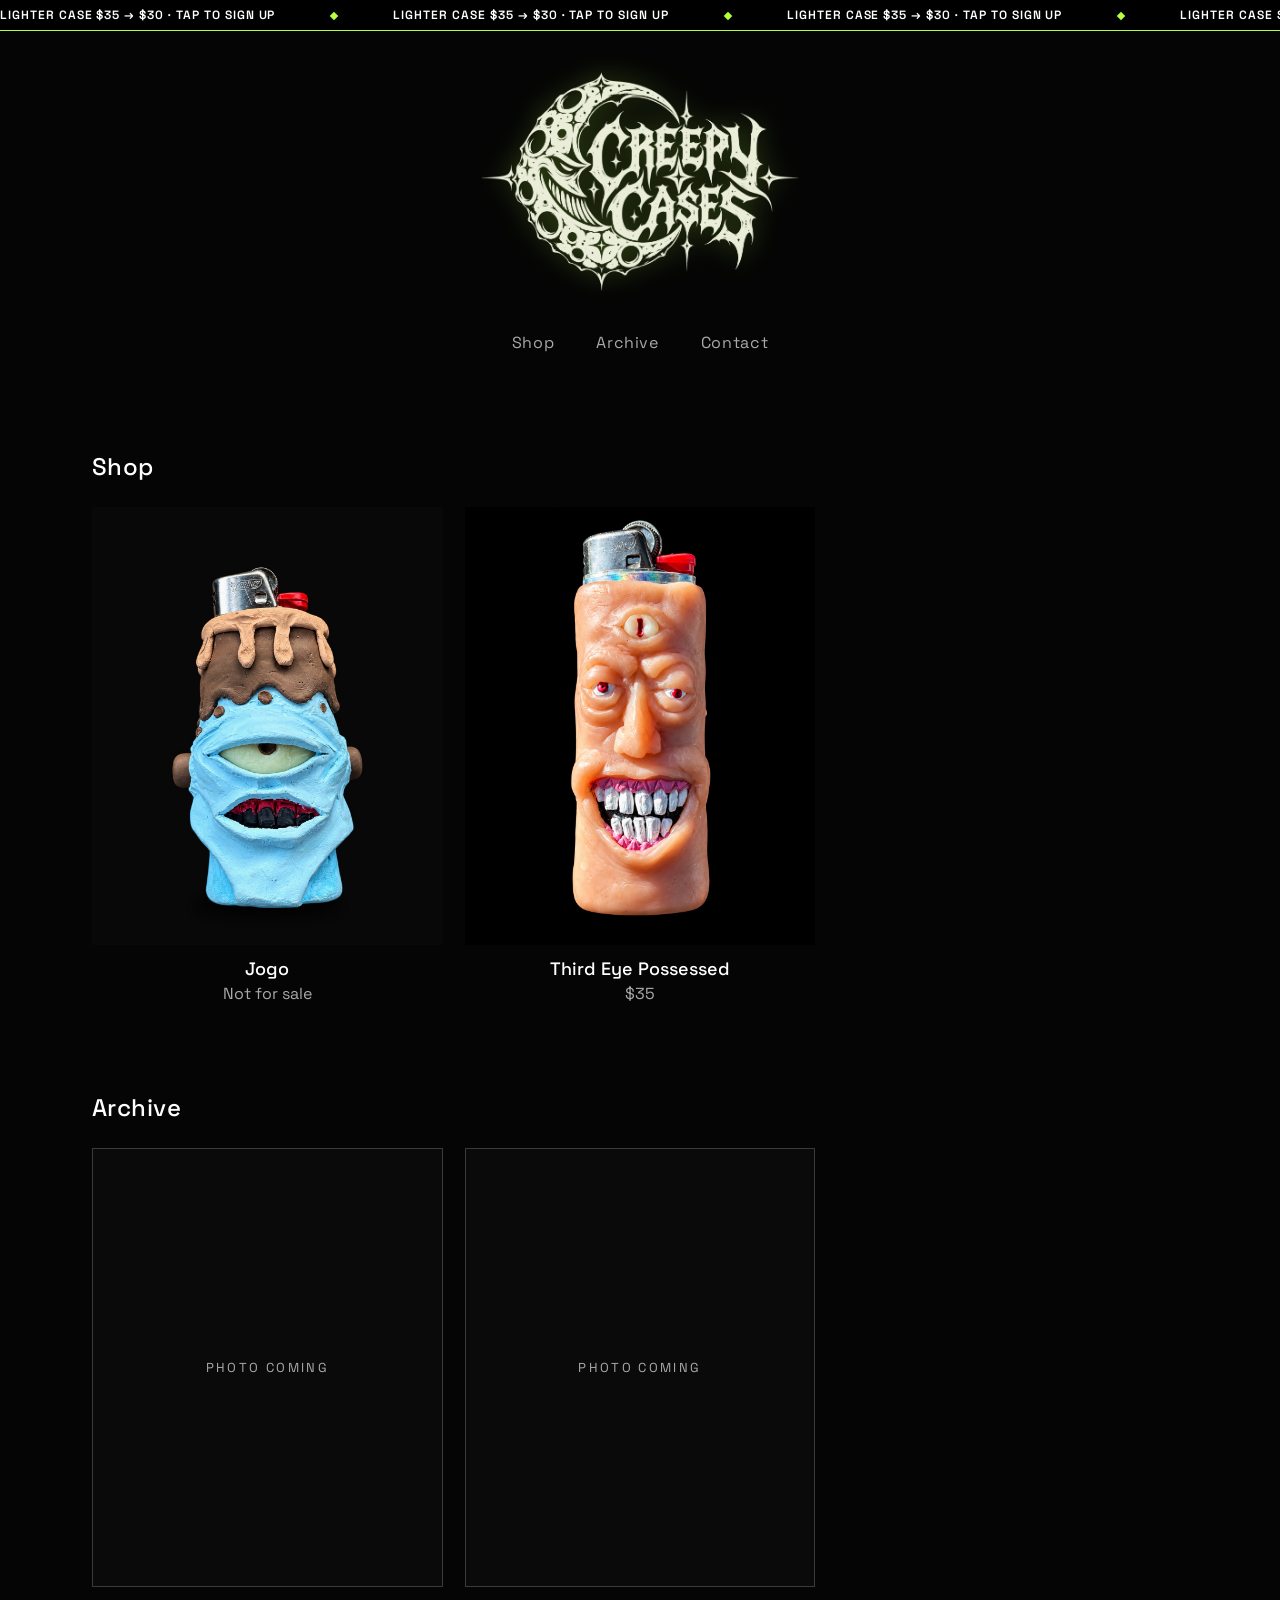
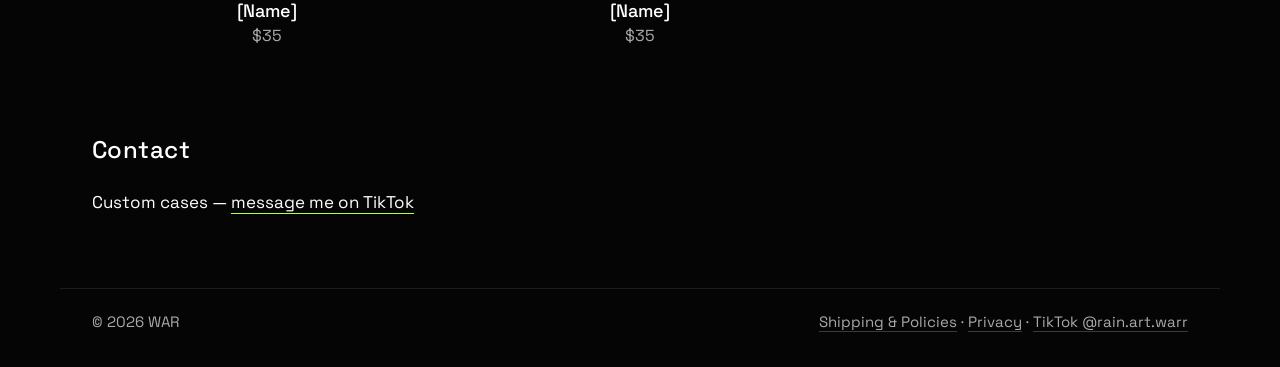
==== index.html @ 662ca3b6 "Connect Formspree form; sign-up bar live for everyone; honest success/error; v=14" ====
<!doctype html>
<!--
  ============================================================
  HOW TO EDIT  (Creepy Cases — plain HTML + CSS, no framework)
  ============================================================
  SWAP THE SHOP TILE PHOTO   Jogo's tile below is one <img>. Change its src="" to another file in
                   assets/photos/ (e.g. src="assets/photos/jogo-cutout-white.jpg") and update alt="".
  JOGO'S PRODUCT PAGE        Lives in product.html (open it and read the HOW TO EDIT note at the top): photos, description, details, reviews.
  PRODUCT 2 (THIRD EYE POSSESSED)         Its page lives in product-2.html. "Third Eye Possessed" is a PLACEHOLDER name: change the <h3> in its
                             tile below, plus the <title> and <h1> in product-2.html. Price is $35.
                   Add / remove / reorder = add, delete, or move one <li class="slide"> line.
  SWAP A PHOTO   Put your image in /assets/photos, then change the src="" to its file name.
  A PLACEHOLDER  The dark box that says PHOTO COMING is a stand-in.
                 Delete the whole <div class="ph">…</div> line and paste this in its place (use a real photo at least 1200 wide):
                 <img src="assets/photos/your-photo.jpg" alt="Describe it" width="1200" height="1500" loading="lazy">
                 (wrap it in <a href="product.html">…</a> if it should open a product page)
  CHANGE TEXT    Edit the words inside <h3> (name) and <p class="price"> (price).
  ADD A PRODUCT  Copy a whole block from "<li class="card">" to its closing "</li>"
                 and paste it right after another one inside the same <ul>.
  REMOVE ONE     Delete its <li class="card"> … </li> block.
  PILL ON PHOTO  <span class="pill">Sold out</span> — change the words, or delete the line.
  NEW SECTION    Copy a whole <section> block. Change its id and <h2>.
  COLORS / FONTS All at the very top of style.css (the :root block).
  CONTACT LINK   Search this file for tiktok.com and change it if it moves.
  ============================================================
-->
<html lang="en">
<head>
  <meta charset="utf-8">
  <meta name="viewport" content="width=device-width, initial-scale=1">
  <meta name="theme-color" content="#050505">
  <title>Creepy Cases by WAR</title>
  <meta name="description" content="Handmade clay lighter cases by WAR.">
  <link rel="icon" href="data:,">

  <!-- Fonts live in assets/fonts. Google Fonts below is only a backup if those files are missing. -->
  <link rel="preconnect" href="https://fonts.googleapis.com">
  <link rel="preconnect" href="https://fonts.gstatic.com" crossorigin>
  <link rel="stylesheet" href="https://fonts.googleapis.com/css2?family=Rock+Salt&family=Space+Grotesk:wght@400;500;600&display=swap">
  <link rel="stylesheet" href="style.css?v=14">
</head>
<body>
  <a class="skip" href="#main">Skip to products</a>

  <!-- HEADER: wordmark + 3 links -->
  <header class="site-header">
    <a class="wordmark" href="#top" id="top" aria-label="Creepy Cases — home"><img src="assets/logo.png" alt="Creepy Cases" width="1405" height="969"></a>
    <nav aria-label="Main">
      <a href="#shop">Shop</a>
      <a href="#archive">Archive</a>
      <a href="#contact">Contact</a>
    </nav>
  </header>

  <main id="main">

    <!-- ================= SHOP ================= -->
    <section id="shop" class="section" aria-labelledby="shop-h">
      <h2 id="shop-h">Shop</h2>
      <ul class="grid">

        <!-- PRODUCT 1: Jogo — taps through to product.html (the photo carousel) -->
        <li class="card">
          <a class="card-link" href="product.html" aria-label="Jogo — view photos">
            <div class="media">
              <img src="assets/photos/jogo-cutout-black.jpg" alt="Blue one-eyed clay monster lighter case with a brown clay top, studio photo on a black background" width="1200" height="1500" loading="lazy">
            </div>
            <h3>Jogo</h3>
            <p class="price">Not for sale</p>
          </a>
        </li>

        <!-- PRODUCT 2: Third Eye Possessed (PLACEHOLDER name, price $35) — taps through to product-2.html -->
        <li class="card">
          <a class="card-link" href="product-2.html" aria-label="Third Eye Possessed — view photos">
            <div class="media">
              <img src="assets/photos/p2-face-black.jpg" alt="Clay lighter case with a sculpted grinning face and three eyes, studio photo on a black background" width="1158" height="1448" loading="lazy">
            </div>
            <h3>Third Eye Possessed</h3>
            <p class="price">$35</p>
          </a>
        </li>

      </ul>
    </section>

    <!-- ================= ARCHIVE ================= -->
    <section id="archive" class="section" aria-labelledby="archive-h">
      <h2 id="archive-h">Archive</h2>
      <ul class="grid">

        <!-- PRODUCT: placeholder (past piece) -->
        <li class="card">
          <div class="media">
            <div class="ph" role="img" aria-label="Photo coming soon"><span>Photo coming</span></div>
          </div>
          <h3>[Name]</h3>
          <p class="price">$35</p>
        </li>

        <!-- PRODUCT: placeholder (past piece) -->
        <li class="card">
          <div class="media">
            <div class="ph" role="img" aria-label="Photo coming soon"><span>Photo coming</span></div>
          </div>
          <h3>[Name]</h3>
          <p class="price">$35</p>
        </li>

      </ul>
    </section>

    <!-- ================= CONTACT ================= -->
    <section id="contact" class="section contact" aria-labelledby="contact-h">
      <h2 id="contact-h">Contact</h2>
      <p>Custom cases — <a href="https://www.tiktok.com/@rain.art.warr" target="_blank" rel="noopener noreferrer">message me on TikTok</a></p>
    </section>

  </main>

  <footer class="site-footer">
    <p>© 2026 WAR</p>
    <p><a href="policies.html">Shipping &amp; Policies</a> · <a href="privacy.html">Privacy</a> · <a href="https://www.tiktok.com/@rain.art.warr" target="_blank" rel="noopener noreferrer">TikTok @rain.art.warr</a></p>
  </footer>
  <script src="analytics.js?v=14"></script>
  <script src="header.js?v=14"></script>
<script src="signup.js?v=14"></script>
</body>
</html>
---- style.css ----
/* ============================================================
   CREEPY CASES — style.css
   Edit the colors / fonts / sizes in :root first. Everything else follows.
   ============================================================ */
:root {
  /* colors */
  --bg:     #050505;   /* page background (near-black) */
  --text:   #ffffff;   /* main text */
  --muted:  #a9a9a9;   /* prices, small text */
  --line:   #3a3a3a;   /* thin borders */
  --lime:   #b6ff3c;   /* the radioactive accent — used sparingly */
  --glow:   rgba(182, 255, 60, 0.28);  /* soft glow (keep it low) */

  /* fonts: local file first, Google Fonts name second, then a safe fallback */
  --font-logo: "Rock Salt Local", "Rock Salt", "Marker Felt", cursive;
  --font-ui:   "Space Grotesk Local", "Space Grotesk", system-ui, -apple-system, "Segoe UI", sans-serif;

  /* layout */
  --gutter:    14px;     /* side space on phones (bigger on desktop below) */
  --gap:       12px;     /* space between photos */
  --row-gap:   30px;     /* space between product rows */
  --cols:      2;        /* photos per row on phones */
  --ratio:     4 / 5;    /* photo shape: 1 / 1 = square, 3 / 4 = tall */
  --max:       1160px;   /* widest the page gets */
}

@font-face {
  font-family: "Rock Salt Local";
  src: url("assets/fonts/RockSalt-Regular.ttf") format("truetype");
  font-display: swap;
}
@font-face {
  font-family: "Space Grotesk Local";
  src: url("assets/fonts/SpaceGrotesk-VariableFont_wght.ttf") format("truetype");
  font-weight: 300 700;
  font-display: swap;
}

*, *::before, *::after { box-sizing: border-box; }
html { -webkit-text-size-adjust: 100%; scroll-behavior: smooth; }
body {
  margin: 0;
  background: var(--bg);
  color: var(--text);
  font-family: var(--font-ui);
  font-size: 16px;
  line-height: 1.5;
}
img { display: block; max-width: 100%; }
ul { list-style: none; margin: 0; padding: 0; }
h1, h2, h3, p { margin: 0; }
a { color: inherit; }

/* keyboard focus — visible lime outline */
a:focus-visible {
  outline: 2px solid var(--lime);
  outline-offset: 4px;
  border-radius: 2px;
}
.skip {
  position: absolute; left: 8px; top: -60px;
  background: var(--lime); color: #000; padding: 10px 14px; z-index: 10;
}
.skip:focus { top: 8px; }

/* ---------------- HEADER ---------------- */
.site-header {
  text-align: center;
  padding: 26px var(--gutter) 0;
}
/* STICKY BAR: a small copy of the title + menu (built by header.js). Scroll down and it hides; scroll up and it slides in.
   It is fixed on top of the page and never changes size, so it can't shake the page. */
.sticky-bar {
  position: fixed; top: 0; left: 0; right: 0; z-index: 50;
  background: #050505;
  box-shadow: 0 8px 24px rgba(0, 0, 0, .55);
  text-align: center; padding: 10px var(--gutter) 8px;
  transform: translateY(-110%); visibility: hidden;
  transition: transform .35s cubic-bezier(.22, .61, .36, 1), visibility 0s linear .35s;
  will-change: transform;
}
.sticky-bar.show { transform: translateY(0); visibility: visible; transition: transform .35s cubic-bezier(.22, .61, .36, 1); }
.sticky-bar .wordmark { font-size: 1.6rem; padding: 2px 8px 4px; line-height: 1.3; text-shadow: none; }
.sticky-bar nav { display: flex; justify-content: center; gap: 6px; margin-top: 0; }
.sticky-bar nav a { padding: 6px 12px; font-size: .9375rem; letter-spacing: .04em; text-decoration: none; color: var(--muted); }
.wordmark { font-size: 1.6rem; padding: 2px 8px 4px; line-height: 1.3; }
.wordmark {
  display: inline-block;
  font-family: var(--font-logo);
  font-size: clamp(2.1rem, 10.4vw, 3.6rem);
  line-height: 1.15;
  text-transform: uppercase;
  text-decoration: none;
  letter-spacing: 0;
  padding: 4px 8px 6px;
  transform: rotate(-2deg);                      /* a little crooked on purpose */
  text-shadow: 0 0 22px var(--glow);             /* the only glow on the page header */
}
.site-header nav {
  display: flex;
  justify-content: center;
  gap: 6px;
  margin-top: 10px;
}
.site-header nav a {
  padding: 10px 14px;
  font-size: 1rem;
  letter-spacing: .04em;
  text-decoration: none;
  color: var(--muted);
}
.site-header nav a:hover { color: var(--text); text-decoration: underline; text-decoration-color: var(--lime); text-underline-offset: 6px; }

/* ---------------- SECTIONS ---------------- */
main { max-width: var(--max); margin: 0 auto; padding: 0 var(--gutter); }
.section { margin-top: 56px; scroll-margin-top: 96px; }
.section > h2 {
  font-size: 1.25rem;
  font-weight: 500;
  letter-spacing: .02em;
  margin-bottom: 16px;
}

/* ---------------- PRODUCT GRID ---------------- */
.grid {
  display: grid;
  grid-template-columns: repeat(var(--cols), minmax(0, 1fr));
  gap: var(--row-gap) var(--gap);
}
.card { text-align: center; }

.media {
  position: relative;
  aspect-ratio: var(--ratio);
  overflow: hidden;
  background: #0d0d0d;
}
.media img {
  width: 100%; height: 100%;
  object-fit: cover;
  transition: transform .5s ease, filter .5s ease;
}
.card:hover .media img { transform: scale(1.03); }
.card:hover .media { box-shadow: 0 0 26px var(--glow); }
.media { transition: box-shadow .5s ease; }

/* small label on a photo (Sold out, Work in progress, …) */
.pill {
  position: absolute; left: 8px; bottom: 8px;
  padding: 3px 10px;
  font-size: .8125rem;
  font-weight: 500;
  color: var(--lime);
  background: rgba(5, 5, 5, .82);
  border: 1px solid rgba(182, 255, 60, .55);
  border-radius: 999px;
}

/* placeholder where a real photo is missing */
.ph {
  width: 100%; height: 100%;
  display: grid; place-items: center;
  border: 1px solid var(--line);
  background: #0a0a0a;
  color: var(--muted);
  font-size: .8125rem;
  letter-spacing: .18em;
  text-transform: uppercase;
}

.card h3 {
  margin-top: 12px;
  font-size: 1.0625rem;
  font-weight: 500;
  line-height: 1.3;
}
.card:hover h3 { text-decoration: underline; text-decoration-color: var(--lime); text-underline-offset: 5px; }
.price { margin-top: 2px; color: var(--muted); font-size: 1rem; }

/* ---------------- CONTACT + FOOTER ---------------- */
.contact p { font-size: 1.0625rem; }
.contact a { text-decoration-color: var(--lime); text-underline-offset: 5px; text-decoration-thickness: 1px; }
.contact a:hover { text-shadow: 0 0 14px var(--glow); }

.site-footer {
  max-width: var(--max);
  margin: 72px auto 0;
  padding: 22px var(--gutter) 34px;
  border-top: 1px solid #1c1c1c;
  display: flex; flex-wrap: wrap; justify-content: space-between; gap: 6px 20px;
  color: var(--muted);
  font-size: .9375rem;
}
.site-footer a { text-decoration-color: var(--line); text-underline-offset: 4px; }
.site-footer a:hover { color: var(--text); }

/* ---------------- BIGGER SCREENS ---------------- */
@media (min-width: 750px) {
  :root { --cols: 3; --gutter: 32px; --gap: 22px; --row-gap: 44px; }
  .site-header { padding-top: 40px; }
  .site-header nav { gap: 14px; margin-top: 22px; }
  .section { margin-top: 84px; }
  .section > h2 { font-size: 1.5rem; margin-bottom: 22px; }
  .card h3 { font-size: 1.125rem; }
}
/* want 4 across on very wide screens? change --cols to 4 here */
@media (min-width: 1200px) {
  :root { --cols: 3; }
}

@media (prefers-reduced-motion: reduce) {
  html { scroll-behavior: auto; }
  .media img, .media { transition: none; }
  .card:hover .media img { transform: none; }
}

/* ---------------- v4 additions ---------------- */
/* "In progress" section: one small tile so the products stay the stars */
.grid-small .card { max-width: 240px; justify-self: start; }

/* ---------------- v5 additions ---------------- */
.grid-small .card { max-width: 240px; justify-self: start; }   /* (unused now, safe to delete) */
.card-link { display: block; color: inherit; text-decoration: none; }
.card-link:hover h3, .card-link:focus-visible h3 { text-decoration: underline; text-decoration-color: var(--lime); text-underline-offset: 5px; }
.card-link:focus-visible { outline: 2px solid var(--lime); outline-offset: 4px; }

/* ---------------- PRODUCT PAGE (v8) ----------------
   Phone: photo on top, info underneath.  Desktop (900px+): photos left, sticky info panel right.
   Size knobs: --stage-max = biggest the main photo is ever shown (css px). Keep it near the real
   pixel size of your photos so they are never blown up soft. */
:root { --stage-max: 640px; --panel: 400px; }

.back { display: inline-block; margin: 18px 0 12px; padding: 6px 0; color: var(--text); text-decoration: none; font-size: 1rem; }
.back:hover { text-decoration: underline; text-decoration-color: var(--lime); text-underline-offset: 5px; }

.pdp { max-width: var(--max); margin: 0 auto; padding: 0 var(--gutter); }
.pdp-top { display: grid; grid-template-columns: minmax(0, 1fr); gap: 22px; }

/* ----- gallery ----- */
.gallery { min-width: 0; }
.stage { position: relative; width: 100%; max-width: var(--stage-max); }
.slides {
  display: flex;
  overflow-x: auto;
  scroll-snap-type: x mandatory;      /* swipe = snap to one photo at a time */
  scrollbar-width: none;
  -webkit-overflow-scrolling: touch;
  overscroll-behavior-x: contain;
  background: #0d0d0d;
}
.slides::-webkit-scrollbar { display: none; }
.slide { flex: 0 0 100%; scroll-snap-align: center; scroll-snap-stop: always; aspect-ratio: 4 / 5; }
.slide img { width: 100%; height: 100%; object-fit: cover; }

/* arrows + counter (only appear when product.js runs) */
.arrow {
  display: none;
  position: absolute; top: 50%; transform: translateY(-50%);
  width: 44px; height: 44px; border-radius: 50%;
  border: 1px solid rgba(255,255,255,.35);
  background: rgba(5,5,5,.6); color: #fff;
  font-size: 1.5rem; line-height: 1; cursor: pointer;
}
.arrow:hover, .arrow:focus-visible { border-color: var(--lime); outline: none; box-shadow: 0 0 14px var(--glow); }
.arrow.prev { left: 10px; } .arrow.next { right: 10px; }
.js .arrow { display: block; }
@media (hover: none) { .js .arrow { display: none; } }   /* phones: just swipe */
.count {
  position: absolute; right: 10px; bottom: 10px;
  padding: 2px 10px; border-radius: 999px;
  background: rgba(5,5,5,.75); color: #fff; font-size: .8125rem;
  display: none;
}
.js .count { display: block; }

/* thumbnail strip (built by product.js from the photos above) */
.thumbs { display: flex; gap: 8px; margin-top: 10px; max-width: var(--stage-max); overflow-x: auto; scrollbar-width: thin; padding-bottom: 4px; }
.thumbs button {
  flex: 0 0 auto; width: 72px; padding: 0; background: #0d0d0d; cursor: pointer;
  border: 1px solid var(--line); opacity: .8; aspect-ratio: 4 / 5; overflow: hidden;
}
.thumbs button img { width: 100%; height: 100%; object-fit: cover; }
.thumbs button:hover { opacity: 1; }
.thumbs button[aria-current="true"] { opacity: 1; border-color: var(--lime); box-shadow: 0 0 10px var(--glow); }
.thumbs button:focus-visible { outline: 2px solid var(--lime); outline-offset: 2px; }

/* ----- info panel ----- */
.info h1 { font-size: 1.75rem; font-weight: 600; line-height: 1.2; }
.rating { display: inline-flex; align-items: center; gap: 8px; margin-top: 8px; color: var(--muted); font-size: .9375rem; text-decoration: none; }
.rating:hover { color: var(--text); text-decoration: underline; text-decoration-color: var(--lime); text-underline-offset: 4px; }
.stars { letter-spacing: .12em; color: var(--muted); font-size: 1.05rem; }
.info .price { margin-top: 10px; color: var(--text); font-size: 1.5rem; font-weight: 500; }
.info .signup-price { margin-top: 4px; font-size: 1rem; }
.info .signup-price a { color: var(--lime); }
.btn {
  display: block; width: 100%; margin-top: 16px; padding: 15px 18px; text-align: center;
  background: var(--lime); color: #000; font-weight: 600; font-size: 1.0625rem;
  text-decoration: none; border: 1px solid var(--lime); border-radius: 2px;
}
.btn:hover { box-shadow: 0 0 18px var(--glow); }
.btn:focus-visible { outline: 2px solid #fff; outline-offset: 3px; }
.btn.is-disabled { background: transparent; color: var(--muted); border-color: var(--line); cursor: not-allowed; pointer-events: none; }
.btn-line { background: transparent; color: var(--text); border-color: var(--muted); }
.btn-line:hover { border-color: var(--lime); }
.note-line { margin-top: 10px; color: var(--muted); font-size: .9375rem; line-height: 1.5; }
.desc { margin-top: 20px; font-size: 1.0625rem; line-height: 1.65; }
.info h2 { margin-top: 24px; font-size: 1rem; font-weight: 600; letter-spacing: .04em; text-transform: uppercase; }
.facts { margin-top: 8px; }
.facts li { position: relative; padding: 5px 0 5px 20px; line-height: 1.5; }
.facts li::before { content: ""; position: absolute; left: 2px; top: .95em; width: 6px; height: 6px; background: var(--lime); border-radius: 50%; opacity: .85; }
.acc { margin-top: 24px; border-top: 1px solid var(--line); border-bottom: 1px solid var(--line); }
.acc summary { cursor: pointer; padding: 14px 0; font-weight: 600; list-style: none; display: flex; justify-content: space-between; }
.acc summary::-webkit-details-marker { display: none; }
.acc summary::after { content: "+"; color: var(--lime); font-size: 1.25rem; line-height: 1; }
.acc[open] summary::after { content: "–"; }
.acc summary:focus-visible { outline: 2px solid var(--lime); outline-offset: 2px; }
.acc p { padding-bottom: 14px; line-height: 1.6; color: #d8d8d8; }
.acc p + p { margin-top: -4px; }
.acc a { text-decoration-color: var(--lime); text-underline-offset: 4px; }
.byhand { margin-top: 18px; padding: 14px 16px; border: 1px solid var(--line); line-height: 1.55; font-size: .9375rem; color: #d8d8d8; }
.byhand strong { color: var(--text); font-family: var(--font-logo); font-weight: 400; font-size: 1rem; }

/* ----- reviews + related ----- */
.below { margin-top: 56px; }
.below h2 { font-size: 1.25rem; font-weight: 500; }
.reviews-head { display: flex; flex-wrap: wrap; align-items: center; justify-content: space-between; gap: 12px 24px; padding-bottom: 16px; border-bottom: 1px solid var(--line); }
.reviews-head .sum { display: flex; align-items: center; gap: 12px; margin-top: 6px; color: var(--muted); }
.reviews-head .btn { width: auto; margin: 0; padding: 11px 20px; }
.review-list { display: grid; grid-template-columns: minmax(0, 1fr); gap: 14px; margin-top: 18px; }
.review { padding: 16px; border: 1px dashed #4a4a4a; background: #0b0b0b; }
.sample-tag { display: inline-block; margin-bottom: 8px; padding: 2px 8px; border: 1px solid rgba(182,255,60,.55); border-radius: 999px; color: var(--lime); font-size: .75rem; letter-spacing: .06em; text-transform: uppercase; }
.review .stars { display: block; }
.review h3 { margin-top: 4px; font-size: 1rem; font-weight: 600; }
.review p { margin-top: 6px; color: #cfcfcf; line-height: 1.55; }
.review .who { margin-top: 10px; font-size: .875rem; color: var(--muted); }
.related { max-width: 240px; }
.related-more { display: inline-block; margin-top: 18px; text-decoration-color: var(--lime); text-underline-offset: 5px; }

/* ----- desktop: two columns, sticky info panel ----- */
@media (min-width: 900px) {
  .pdp-top { grid-template-columns: minmax(0, 1fr) minmax(320px, var(--panel)); gap: 56px; align-items: start; }
  .info { position: sticky; top: 84px; }
  .thumbs { flex-wrap: wrap; overflow: visible; }
  .thumbs button { width: 72px; }
  .review-list { grid-template-columns: repeat(3, minmax(0, 1fr)); }
}

/* ---------------- POLICIES PAGE ---------------- */
.policies { max-width: 640px; margin: 0 auto; }
.policies h3 { margin-top: 28px; font-size: 1.125rem; }
.policies p { margin-top: 8px; font-size: 1.0625rem; line-height: 1.6; color: var(--text); }
.policies a { text-decoration-color: var(--lime); text-underline-offset: 5px; }

/* ---------------- ANNOUNCEMENT BAR + SIGN-UP FORM (signup.js) ---------------- */
.announce {
  display: block; box-sizing: border-box; width: 100%; height: 31px; padding: 0; margin: 0; overflow: hidden; position: relative; z-index: 1;
  background: #000; color: var(--text); border: 0; border-bottom: 1px solid var(--lime); cursor: pointer;
  -webkit-tap-highlight-color: transparent; -webkit-user-select: none; user-select: none; touch-action: manipulation;
  font: inherit; font-size: .75rem; font-weight: 600; letter-spacing: .08em; line-height: 30px; text-align: left; white-space: nowrap;
}
.announce:focus-visible { outline: 2px solid var(--lime); outline-offset: -2px; }
.ab-track { display: inline-flex; width: -webkit-max-content; width: max-content; -webkit-animation: ab-scroll 40s linear infinite; animation: ab-scroll 40s linear infinite; will-change: transform; }
.ab-group { display: inline-flex; flex: none; }
.ab-item { flex: none; padding-right: 56px; }
.ab-item::after { content: ""; display: inline-block; width: 6px; height: 6px; margin-left: 56px; background: var(--lime); transform: rotate(45deg); vertical-align: middle; }
.announce:hover .ab-track { animation-play-state: paused; }
.announce:focus-visible .ab-track { animation-play-state: paused; }
@-webkit-keyframes ab-scroll { from { -webkit-transform: translateX(0); } to { -webkit-transform: translateX(-50%); } }
@keyframes ab-scroll { from { transform: translateX(0); } to { transform: translateX(-50%); } }
@media (prefers-reduced-motion: reduce) {
  .announce { text-align: center; }
  .ab-track { animation: none; width: auto; display: block; }
  .ab-group:nth-child(2), .ab-item:nth-child(n+2) { display: none; }
  .ab-group { display: inline; }
  .ab-item { padding: 0; }
  .ab-item::after { display: none; }
}
html.su-lock { overflow: hidden; }
.su-preview { position: fixed; left: 8px; bottom: 8px; z-index: 90; max-width: calc(100% - 16px); padding: 7px 10px; background: var(--lime); color: #000; border: 0; font: inherit; font-size: .6875rem; font-weight: 700; letter-spacing: .04em; text-align: left; cursor: pointer; }
.su-overlay {
  position: fixed; top: 0; right: 0; bottom: 0; left: 0; z-index: 100; display: flex; align-items: center; justify-content: center;
  padding: 16px; background: rgba(0, 0, 0, .78); opacity: 0; transition: opacity .25s ease;
}
.su-overlay[hidden] { display: none; }
.su-overlay.on { opacity: 1; }
@media (max-width: 600px) { .su-overlay { align-items: flex-start; padding-top: 44px; -webkit-overflow-scrolling: touch; } }
.su-box {
  position: relative; width: 100%; max-width: 380px; max-height: 100%; overflow-y: auto;
  background: #0a0a0a; border: 1px solid #2a2a2a; border-top: 2px solid var(--lime); padding: 22px 20px 16px;
  transform: translateY(14px); transition: transform .3s cubic-bezier(.22, .61, .36, 1);
  box-shadow: 0 20px 60px rgba(0, 0, 0, .7);
}
.su-overlay.on .su-box { transform: none; }
.su-x { position: absolute; top: 2px; right: 4px; width: 44px; height: 44px; background: none; border: 0; color: var(--muted); font-size: 1.75rem; line-height: 1; cursor: pointer; }
.su-x:hover { color: var(--text); }
.su-box h2 { margin: 0 40px 6px 0; font-size: 1.25rem; }
.su-text { margin: 0 0 6px; color: var(--muted); font-size: .9rem; line-height: 1.45; }
.su-form label { display: block; margin: 10px 0 4px; font-size: .875rem; }
.su-form label span { color: var(--muted); }
.su-form input[type=email], .su-form input[type=tel] {
  width: 100%; padding: 11px 12px; background: #000; color: var(--text); border: 1px solid var(--line);
  font: inherit; font-size: 16px; border-radius: 0;
}
.su-form input:focus { outline: 2px solid var(--lime); outline-offset: 1px; border-color: var(--lime); }
.su-form .su-consent { display: flex; gap: 10px; align-items: flex-start; font-size: .8125rem; color: var(--muted); line-height: 1.4; margin-top: 10px; }
.su-consent input { margin-top: 3px; width: 18px; height: 18px; flex: none; accent-color: var(--lime); }
.su-hp { position: absolute; left: -9999px; width: 1px; height: 1px; opacity: 0; }
.su-err { margin: 8px 0 0; color: #ff8a8a; font-size: .875rem; }
.su-go { width: 100%; margin-top: 12px; cursor: pointer; }
.su-go:disabled { opacity: .6; cursor: wait; }
.su-priv { margin: 8px 0 0; color: var(--muted); font-size: .75rem; text-align: center; }
.su-priv a { color: var(--muted); text-decoration-color: var(--lime); }
.su-done { margin: 12px 0 8px; font-size: 1rem; }
@media (prefers-reduced-motion: reduce) { .su-overlay, .su-box { transition: none; } }

/* ---------------- LOGO IMAGE (assets/logo.png) ---------------- */
.wordmark { transform: none; text-shadow: none; padding: 0; line-height: 0; }
.wordmark img { display: block; width: clamp(190px, 56vw, 300px); height: auto; filter: drop-shadow(0 0 14px var(--glow)); }
.sticky-bar .wordmark { padding: 0; line-height: 0; }
.sticky-bar .wordmark img { width: auto; height: 60px; filter: none; }
@media (min-width: 800px) { .wordmark img { width: 320px; } }

/* v10: slim always-visible top bar (logo left, menu right) once you scroll past the big title */
.sticky-bar { display: flex; align-items: center; justify-content: space-between; padding: 6px var(--gutter); text-align: left; }
.sticky-bar .wordmark img { height: 44px; }
.sticky-bar nav { gap: 0; }
.sticky-bar nav a { padding: 8px 9px; font-size: .875rem; }
@media (min-width: 800px) { .sticky-bar { padding: 8px 32px; } .sticky-bar .wordmark img { height: 52px; width: auto; } .sticky-bar nav a { padding: 8px 14px; font-size: .9375rem; } }
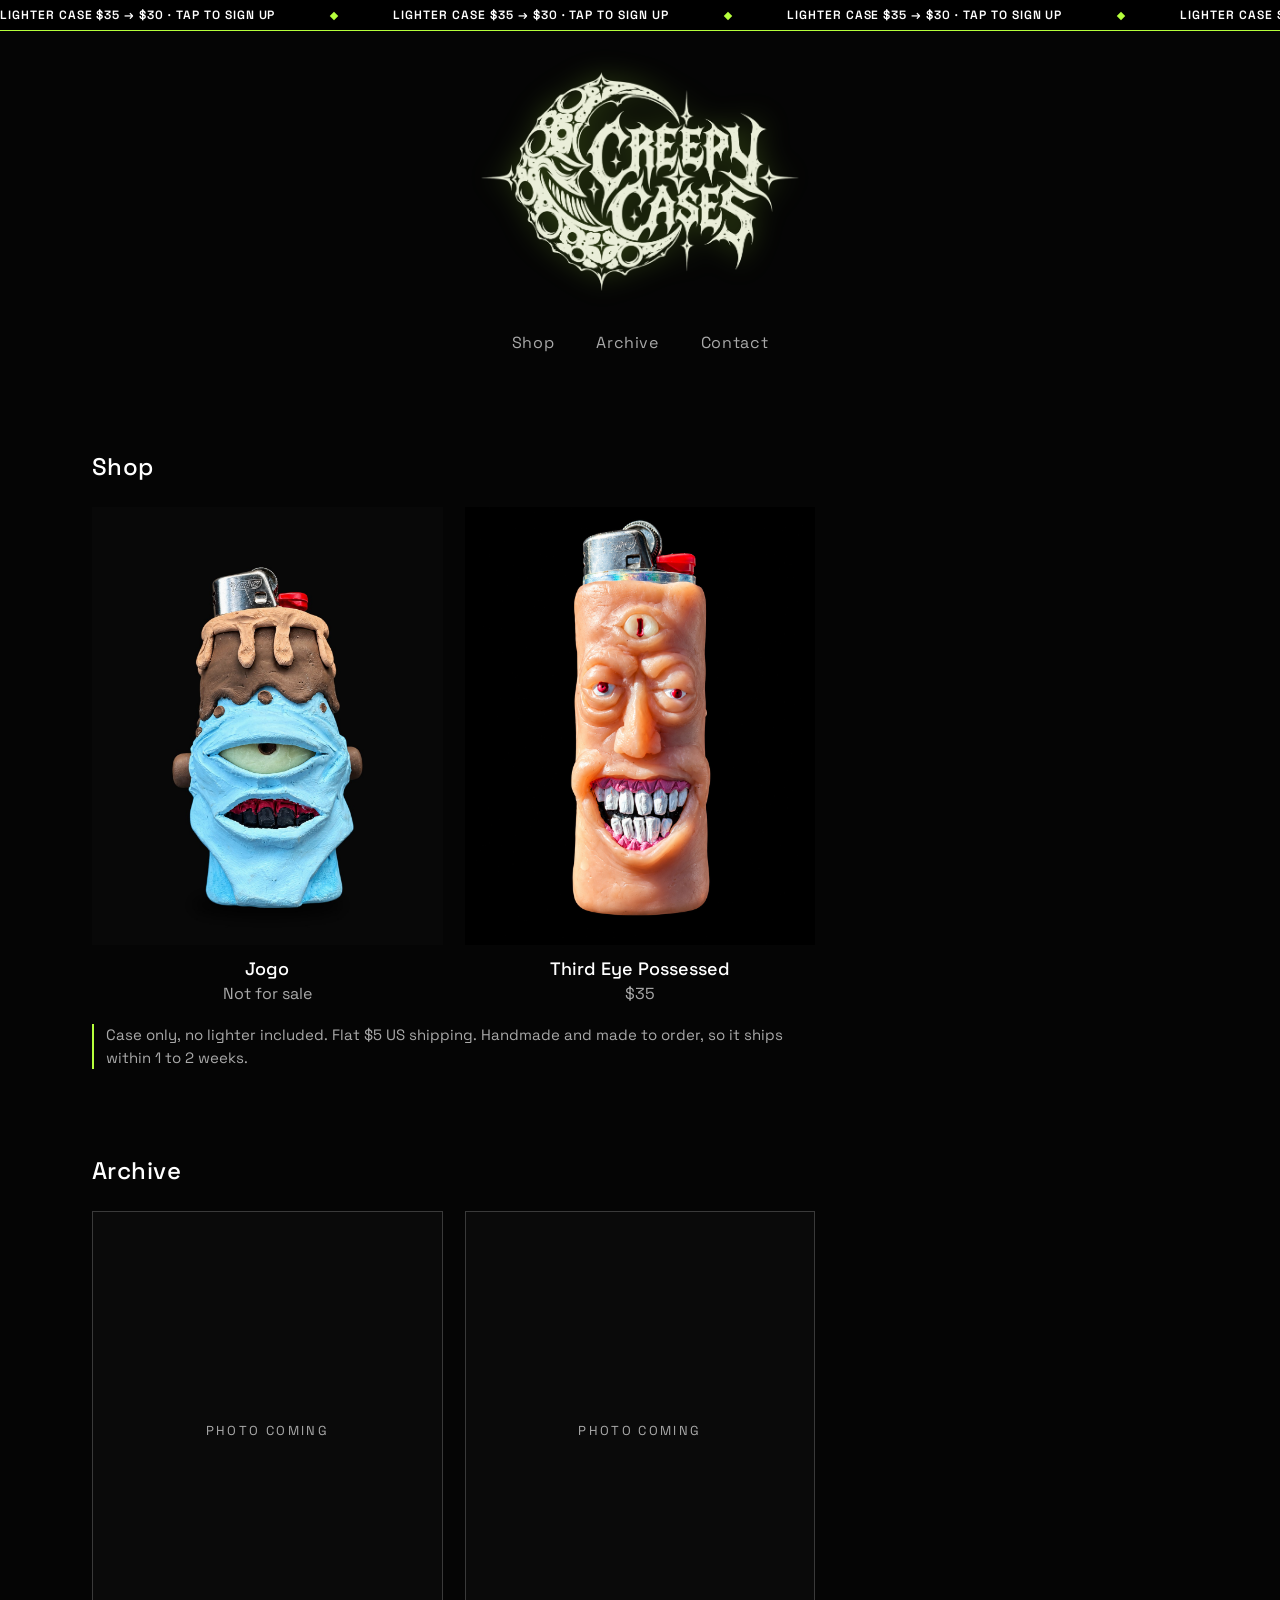
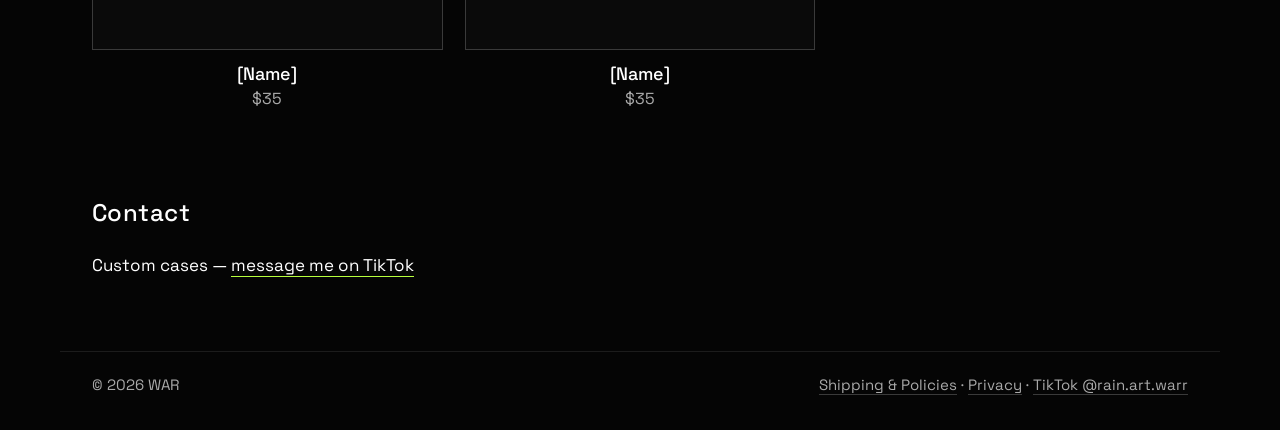
==== commit 10b79c7f: "Remove sample reviews; add case-only/$5 shipping/1-2 weeks note; v=15" ====
--- a/index.html
+++ b/index.html
@@ -5,7 +5,7 @@
   ============================================================
   SWAP THE SHOP TILE PHOTO   Jogo's tile below is one <img>. Change its src="" to another file in
                    assets/photos/ (e.g. src="assets/photos/jogo-cutout-white.jpg") and update alt="".
-  JOGO'S PRODUCT PAGE        Lives in product.html (open it and read the HOW TO EDIT note at the top): photos, description, details, reviews.
+  JOGO'S PRODUCT PAGE        Lives in product.html (open it and read the HOW TO EDIT note at the top): photos, description, details.
   PRODUCT 2 (THIRD EYE POSSESSED)         Its page lives in product-2.html. "Third Eye Possessed" is a PLACEHOLDER name: change the <h3> in its
                              tile below, plus the <title> and <h1> in product-2.html. Price is $35.
                    Add / remove / reorder = add, delete, or move one <li class="slide"> line.
@@ -37,7 +37,7 @@
   <link rel="preconnect" href="https://fonts.googleapis.com">
   <link rel="preconnect" href="https://fonts.gstatic.com" crossorigin>
   <link rel="stylesheet" href="https://fonts.googleapis.com/css2?family=Rock+Salt&family=Space+Grotesk:wght@400;500;600&display=swap">
-  <link rel="stylesheet" href="style.css?v=14">
+  <link rel="stylesheet" href="style.css?v=15">
 </head>
 <body>
   <a class="skip" href="#main">Skip to products</a>
@@ -82,6 +82,7 @@
         </li>
 
       </ul>
+      <p class="note-line ship-note">Case only, no lighter included. Flat $5 US shipping. Handmade and made to order, so it ships within 1 to 2 weeks.</p>
     </section>
 
     <!-- ================= ARCHIVE ================= -->
@@ -122,8 +123,8 @@
     <p>© 2026 WAR</p>
     <p><a href="policies.html">Shipping &amp; Policies</a> · <a href="privacy.html">Privacy</a> · <a href="https://www.tiktok.com/@rain.art.warr" target="_blank" rel="noopener noreferrer">TikTok @rain.art.warr</a></p>
   </footer>
-  <script src="analytics.js?v=14"></script>
-  <script src="header.js?v=14"></script>
-<script src="signup.js?v=14"></script>
+  <script src="analytics.js?v=15"></script>
+  <script src="header.js?v=15"></script>
+<script src="signup.js?v=15"></script>
 </body>
 </html>
--- a/style.css
+++ b/style.css
@@ -303,6 +303,8 @@
 .btn-line { background: transparent; color: var(--text); border-color: var(--muted); }
 .btn-line:hover { border-color: var(--lime); }
 .note-line { margin-top: 10px; color: var(--muted); font-size: .9375rem; line-height: 1.5; }
+.ship-note { padding-left: 12px; border-left: 2px solid var(--lime); }
+#shop > .ship-note { margin-top: 18px; max-width: 46rem; }
 .desc { margin-top: 20px; font-size: 1.0625rem; line-height: 1.65; }
 .info h2 { margin-top: 24px; font-size: 1rem; font-weight: 600; letter-spacing: .04em; text-transform: uppercase; }
 .facts { margin-top: 8px; }
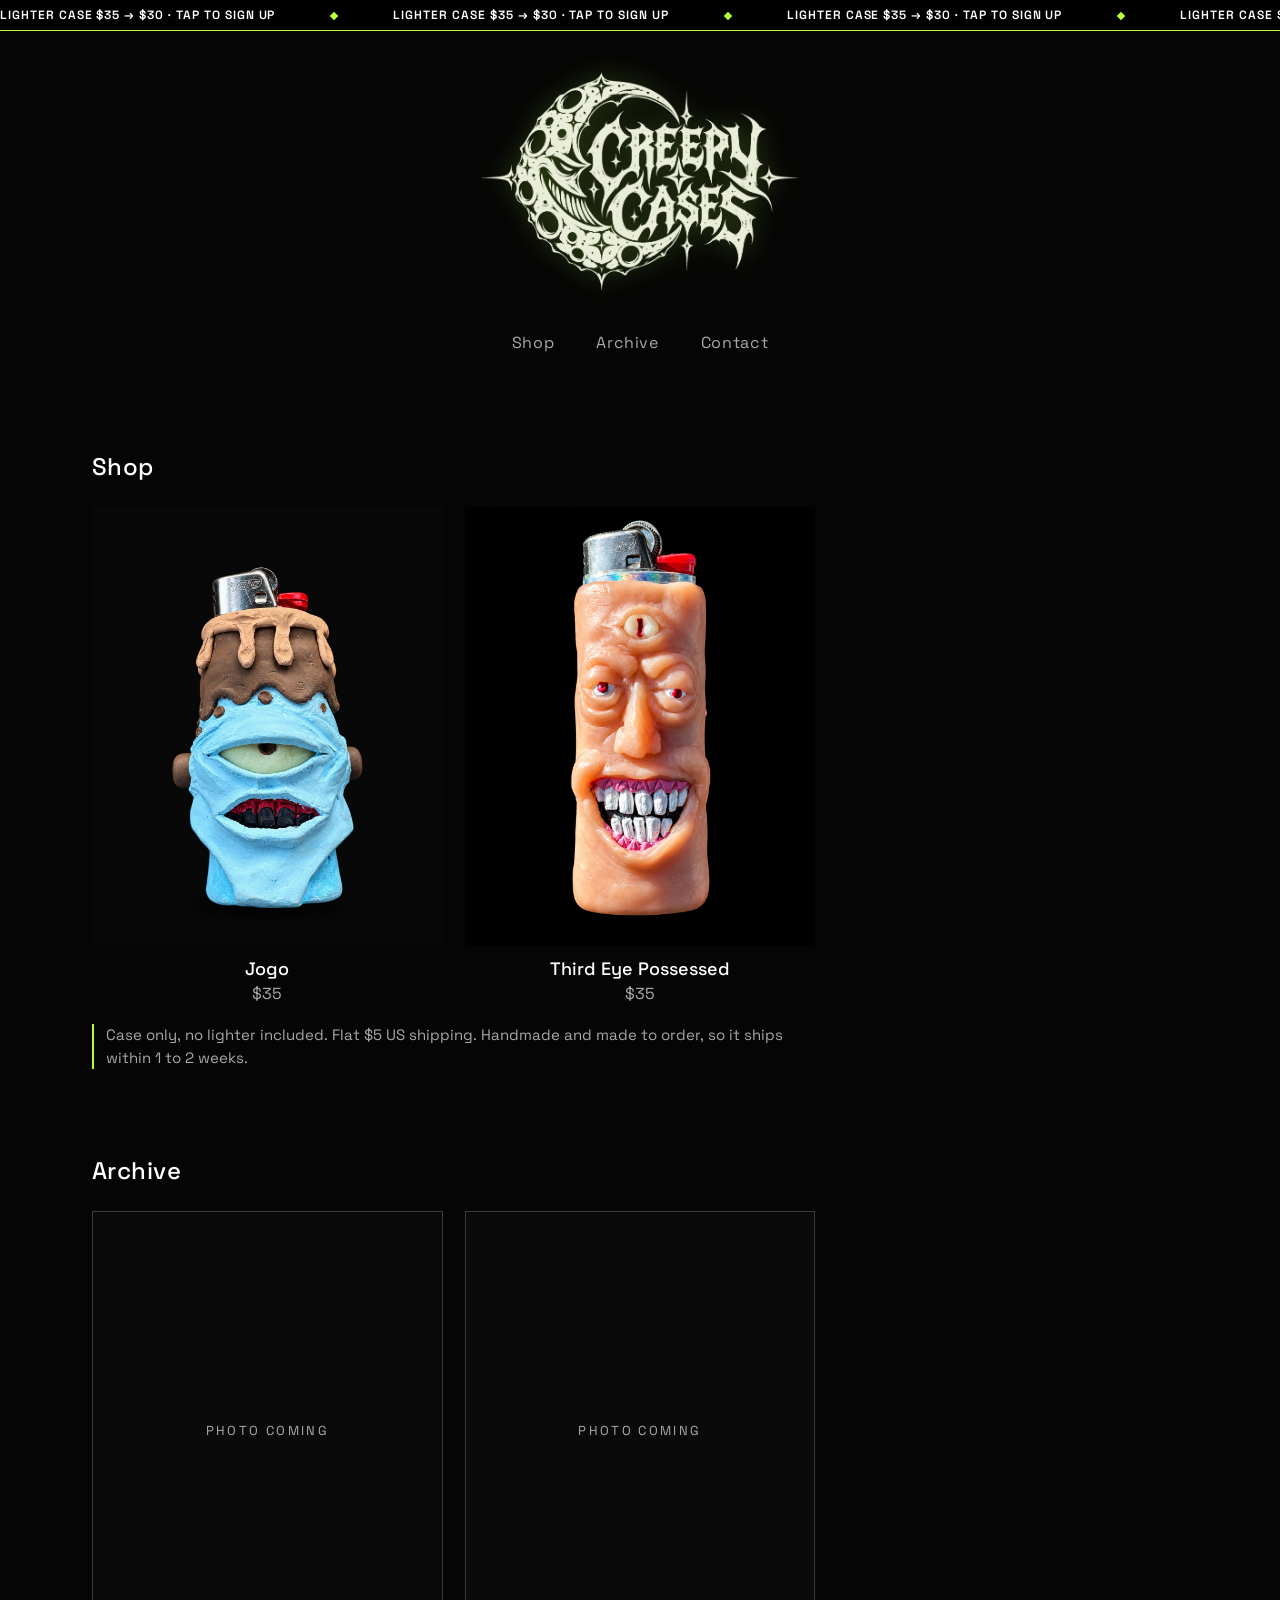
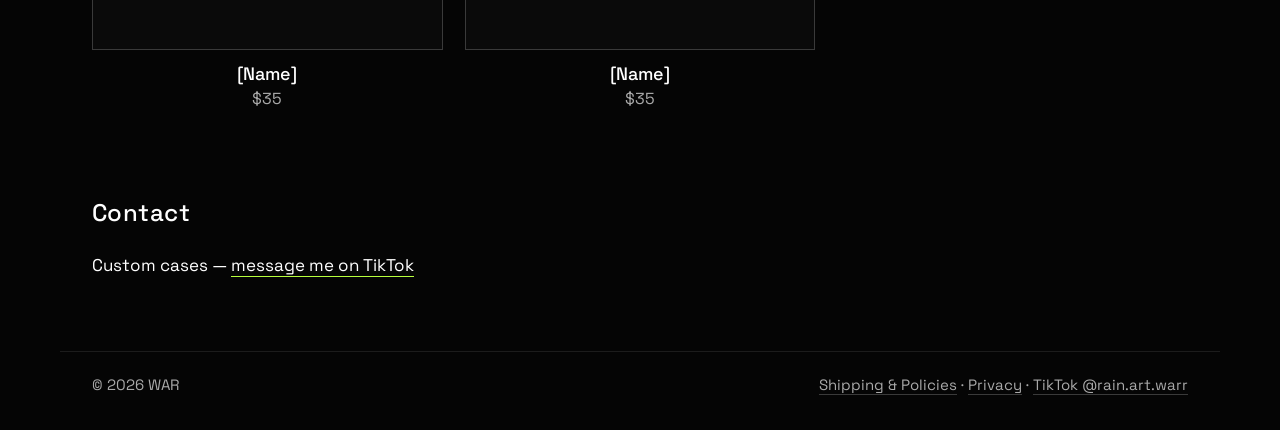
==== commit 2d99b9a1: "Jogo priced $35 like every case; same button and shipping note; v=16" ====
--- a/index.html
+++ b/index.html
@@ -37,7 +37,7 @@
   <link rel="preconnect" href="https://fonts.googleapis.com">
   <link rel="preconnect" href="https://fonts.gstatic.com" crossorigin>
   <link rel="stylesheet" href="https://fonts.googleapis.com/css2?family=Rock+Salt&family=Space+Grotesk:wght@400;500;600&display=swap">
-  <link rel="stylesheet" href="style.css?v=15">
+  <link rel="stylesheet" href="style.css?v=16">
 </head>
 <body>
   <a class="skip" href="#main">Skip to products</a>
@@ -66,7 +66,7 @@
               <img src="assets/photos/jogo-cutout-black.jpg" alt="Blue one-eyed clay monster lighter case with a brown clay top, studio photo on a black background" width="1200" height="1500" loading="lazy">
             </div>
             <h3>Jogo</h3>
-            <p class="price">Not for sale</p>
+            <p class="price">$35</p>
           </a>
         </li>
 
@@ -123,8 +123,8 @@
     <p>© 2026 WAR</p>
     <p><a href="policies.html">Shipping &amp; Policies</a> · <a href="privacy.html">Privacy</a> · <a href="https://www.tiktok.com/@rain.art.warr" target="_blank" rel="noopener noreferrer">TikTok @rain.art.warr</a></p>
   </footer>
-  <script src="analytics.js?v=15"></script>
-  <script src="header.js?v=15"></script>
-<script src="signup.js?v=15"></script>
+  <script src="analytics.js?v=16"></script>
+  <script src="header.js?v=16"></script>
+<script src="signup.js?v=16"></script>
 </body>
 </html>
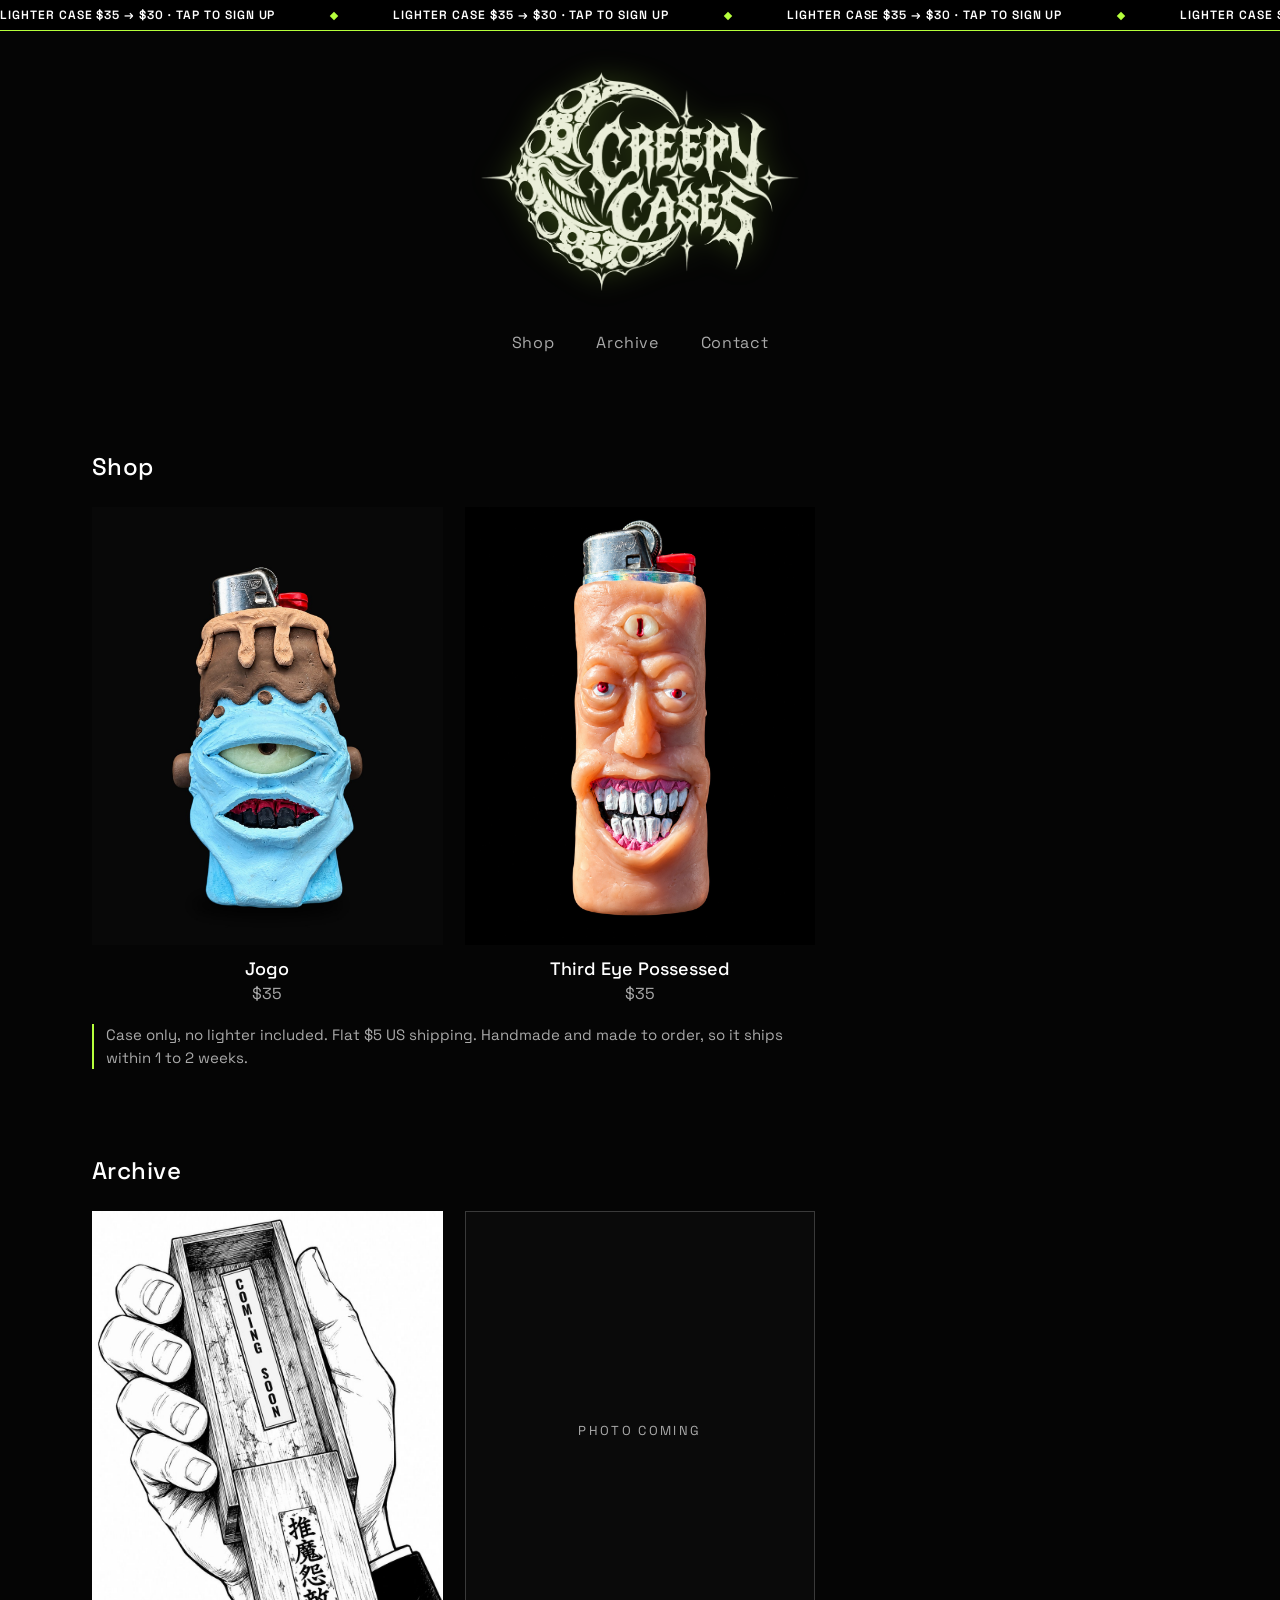
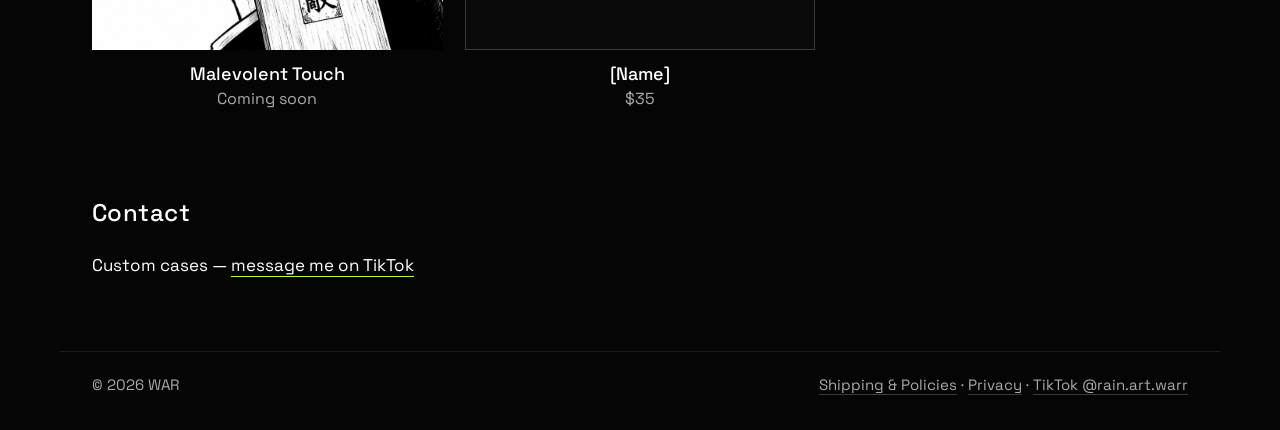
==== commit f36c324b: "Add Malevolent Touch coming-soon tile with teaser image; v=19" ====
--- a/index.html
+++ b/index.html
@@ -37,7 +37,7 @@
   <link rel="preconnect" href="https://fonts.googleapis.com">
   <link rel="preconnect" href="https://fonts.gstatic.com" crossorigin>
   <link rel="stylesheet" href="https://fonts.googleapis.com/css2?family=Rock+Salt&family=Space+Grotesk:wght@400;500;600&display=swap">
-  <link rel="stylesheet" href="style.css?v=16">
+  <link rel="stylesheet" href="style.css?v=19">
 </head>
 <body>
   <a class="skip" href="#main">Skip to products</a>
@@ -90,13 +90,13 @@
       <h2 id="archive-h">Archive</h2>
       <ul class="grid">
 
-        <!-- PRODUCT: placeholder (past piece) -->
+        <!-- COMING SOON: Malevolent Touch (teaser image; no price until it drops) -->
         <li class="card">
           <div class="media">
-            <div class="ph" role="img" aria-label="Photo coming soon"><span>Photo coming</span></div>
+            <img class="teaser-img" src="assets/photos/teaser-empty-box.jpg" alt="An open, empty talisman box." width="900" height="1350" loading="lazy">
           </div>
-          <h3>[Name]</h3>
-          <p class="price">$35</p>
+          <h3>Malevolent Touch</h3>
+          <p class="price">Coming soon</p>
         </li>
 
         <!-- PRODUCT: placeholder (past piece) -->
@@ -123,8 +123,8 @@
     <p>© 2026 WAR</p>
     <p><a href="policies.html">Shipping &amp; Policies</a> · <a href="privacy.html">Privacy</a> · <a href="https://www.tiktok.com/@rain.art.warr" target="_blank" rel="noopener noreferrer">TikTok @rain.art.warr</a></p>
   </footer>
-  <script src="analytics.js?v=16"></script>
-  <script src="header.js?v=16"></script>
-<script src="signup.js?v=16"></script>
+  <script src="analytics.js?v=19"></script>
+  <script src="header.js?v=19"></script>
+<script src="signup.js?v=19"></script>
 </body>
 </html>
--- a/style.css
+++ b/style.css
@@ -428,3 +428,6 @@
 .sticky-bar nav { gap: 0; }
 .sticky-bar nav a { padding: 8px 9px; font-size: .875rem; }
 @media (min-width: 800px) { .sticky-bar { padding: 8px 32px; } .sticky-bar .wordmark img { height: 52px; width: auto; } .sticky-bar nav a { padding: 8px 14px; font-size: .9375rem; } }
+
+/* ---------------- Coming Soon teaser tile ---------------- */
+.media .teaser-img { object-position: 50% 15%; }
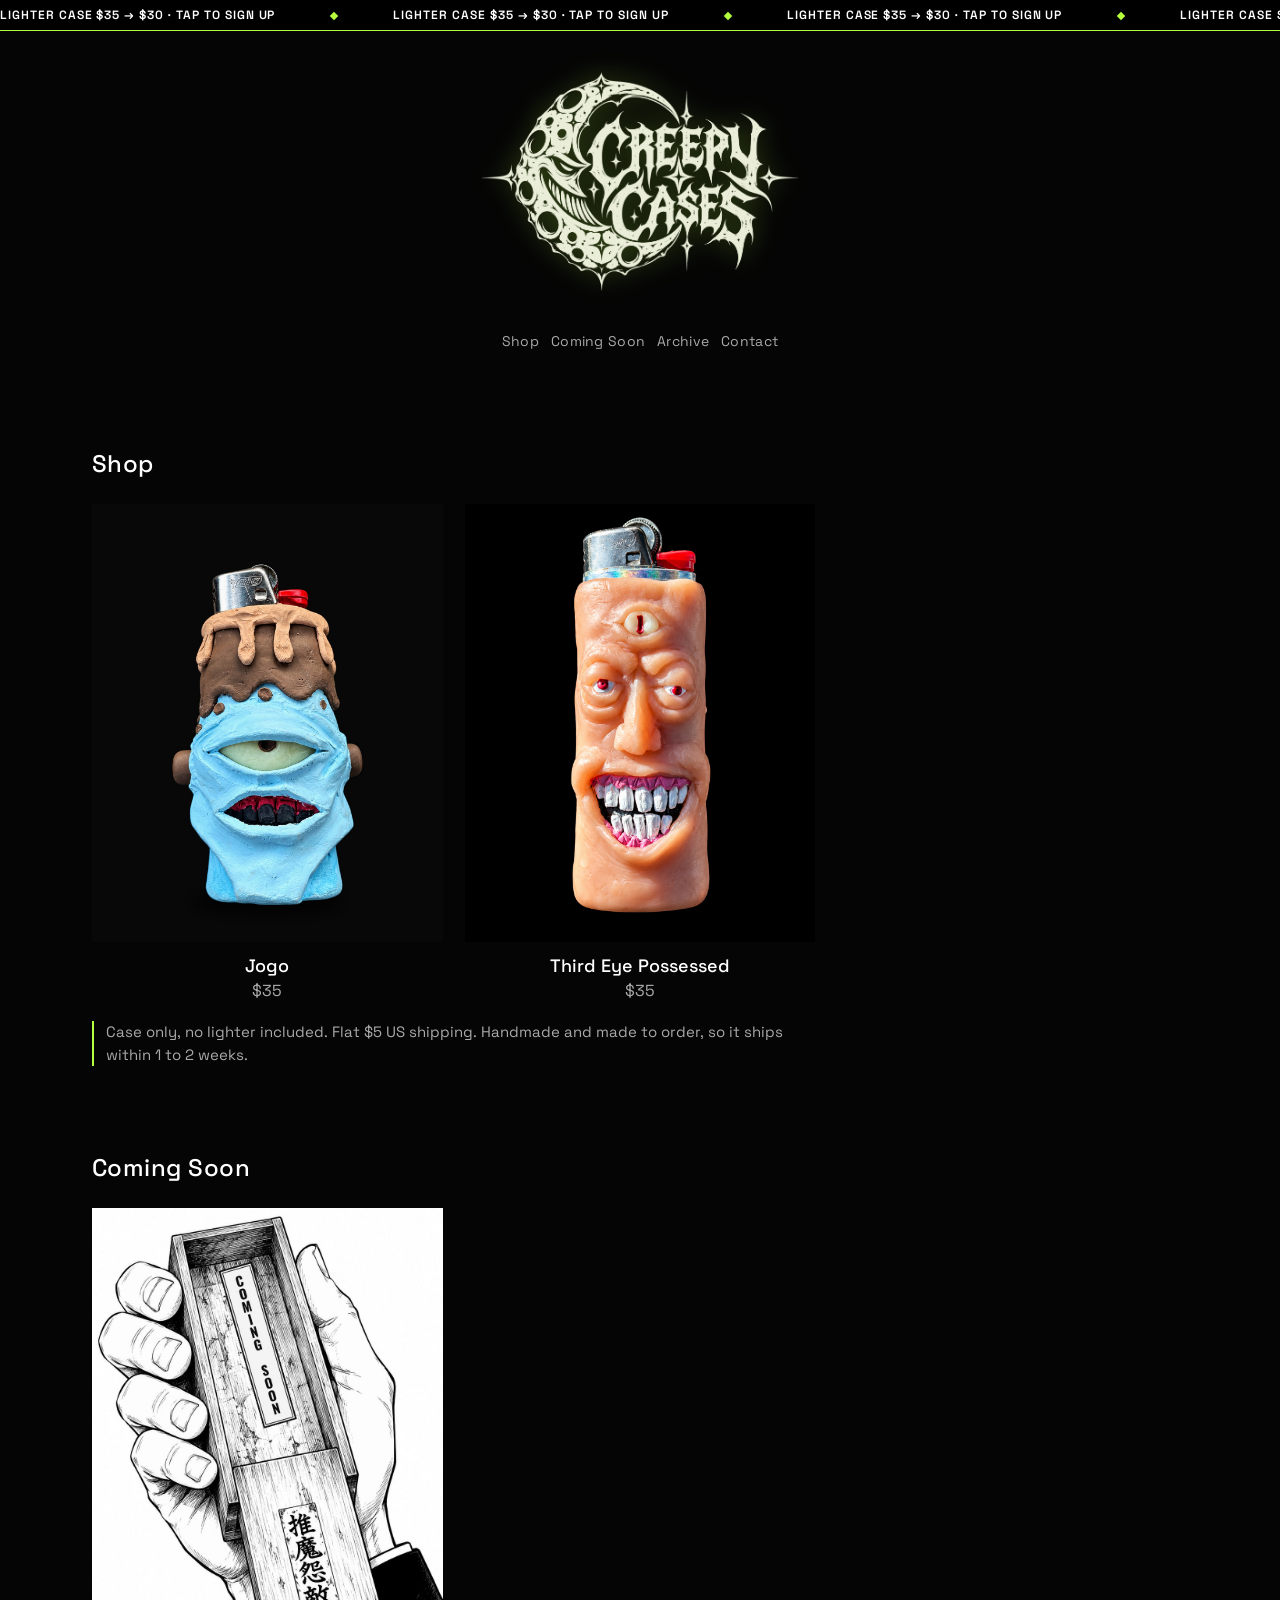
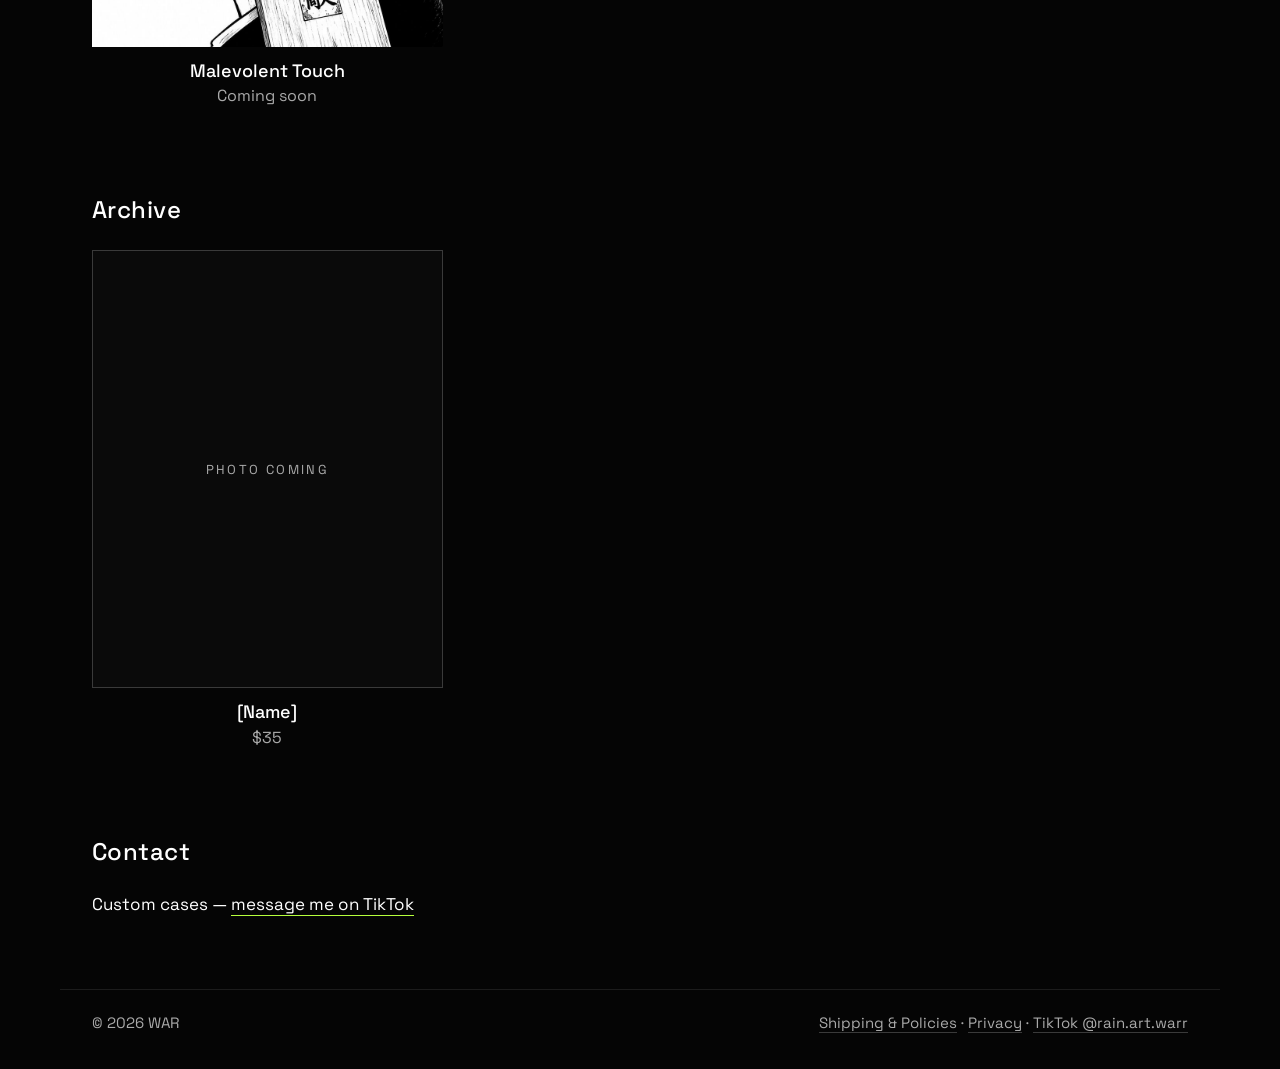
==== commit 2711871f: "Add Coming Soon section (Malevolent Touch moved out of Archive); nav fits one line; v=20" ====
--- a/index.html
+++ b/index.html
@@ -37,7 +37,7 @@
   <link rel="preconnect" href="https://fonts.googleapis.com">
   <link rel="preconnect" href="https://fonts.gstatic.com" crossorigin>
   <link rel="stylesheet" href="https://fonts.googleapis.com/css2?family=Rock+Salt&family=Space+Grotesk:wght@400;500;600&display=swap">
-  <link rel="stylesheet" href="style.css?v=19">
+  <link rel="stylesheet" href="style.css?v=20">
 </head>
 <body>
   <a class="skip" href="#main">Skip to products</a>
@@ -47,6 +47,7 @@
     <a class="wordmark" href="#top" id="top" aria-label="Creepy Cases — home"><img src="assets/logo.png" alt="Creepy Cases" width="1405" height="969"></a>
     <nav aria-label="Main">
       <a href="#shop">Shop</a>
+      <a href="#coming-soon">Coming Soon</a>
       <a href="#archive">Archive</a>
       <a href="#contact">Contact</a>
     </nav>
@@ -85,9 +86,9 @@
       <p class="note-line ship-note">Case only, no lighter included. Flat $5 US shipping. Handmade and made to order, so it ships within 1 to 2 weeks.</p>
     </section>
 
-    <!-- ================= ARCHIVE ================= -->
-    <section id="archive" class="section" aria-labelledby="archive-h">
-      <h2 id="archive-h">Archive</h2>
+    <!-- ================= COMING SOON ================= -->
+    <section id="coming-soon" class="section" aria-labelledby="coming-soon-h">
+      <h2 id="coming-soon-h">Coming Soon</h2>
       <ul class="grid">
 
         <!-- COMING SOON: Malevolent Touch (teaser image; no price until it drops) -->
@@ -98,6 +99,14 @@
           <h3>Malevolent Touch</h3>
           <p class="price">Coming soon</p>
         </li>
+
+      </ul>
+    </section>
+
+    <!-- ================= ARCHIVE ================= -->
+    <section id="archive" class="section" aria-labelledby="archive-h">
+      <h2 id="archive-h">Archive</h2>
+      <ul class="grid">
 
         <!-- PRODUCT: placeholder (past piece) -->
         <li class="card">
@@ -123,8 +132,8 @@
     <p>© 2026 WAR</p>
     <p><a href="policies.html">Shipping &amp; Policies</a> · <a href="privacy.html">Privacy</a> · <a href="https://www.tiktok.com/@rain.art.warr" target="_blank" rel="noopener noreferrer">TikTok @rain.art.warr</a></p>
   </footer>
-  <script src="analytics.js?v=19"></script>
-  <script src="header.js?v=19"></script>
-<script src="signup.js?v=19"></script>
+  <script src="analytics.js?v=20"></script>
+  <script src="header.js?v=20"></script>
+<script src="signup.js?v=20"></script>
 </body>
 </html>
--- a/style.css
+++ b/style.css
@@ -431,3 +431,7 @@
 
 /* ---------------- Coming Soon teaser tile ---------------- */
 .media .teaser-img { object-position: 50% 15%; }
+
+/* Header nav: four links fit on one line on small phones */
+.site-header nav { flex-wrap: wrap; gap: 0; }
+.site-header nav a { white-space: nowrap; padding: 10px 6px; font-size: .875rem; letter-spacing: .02em; }
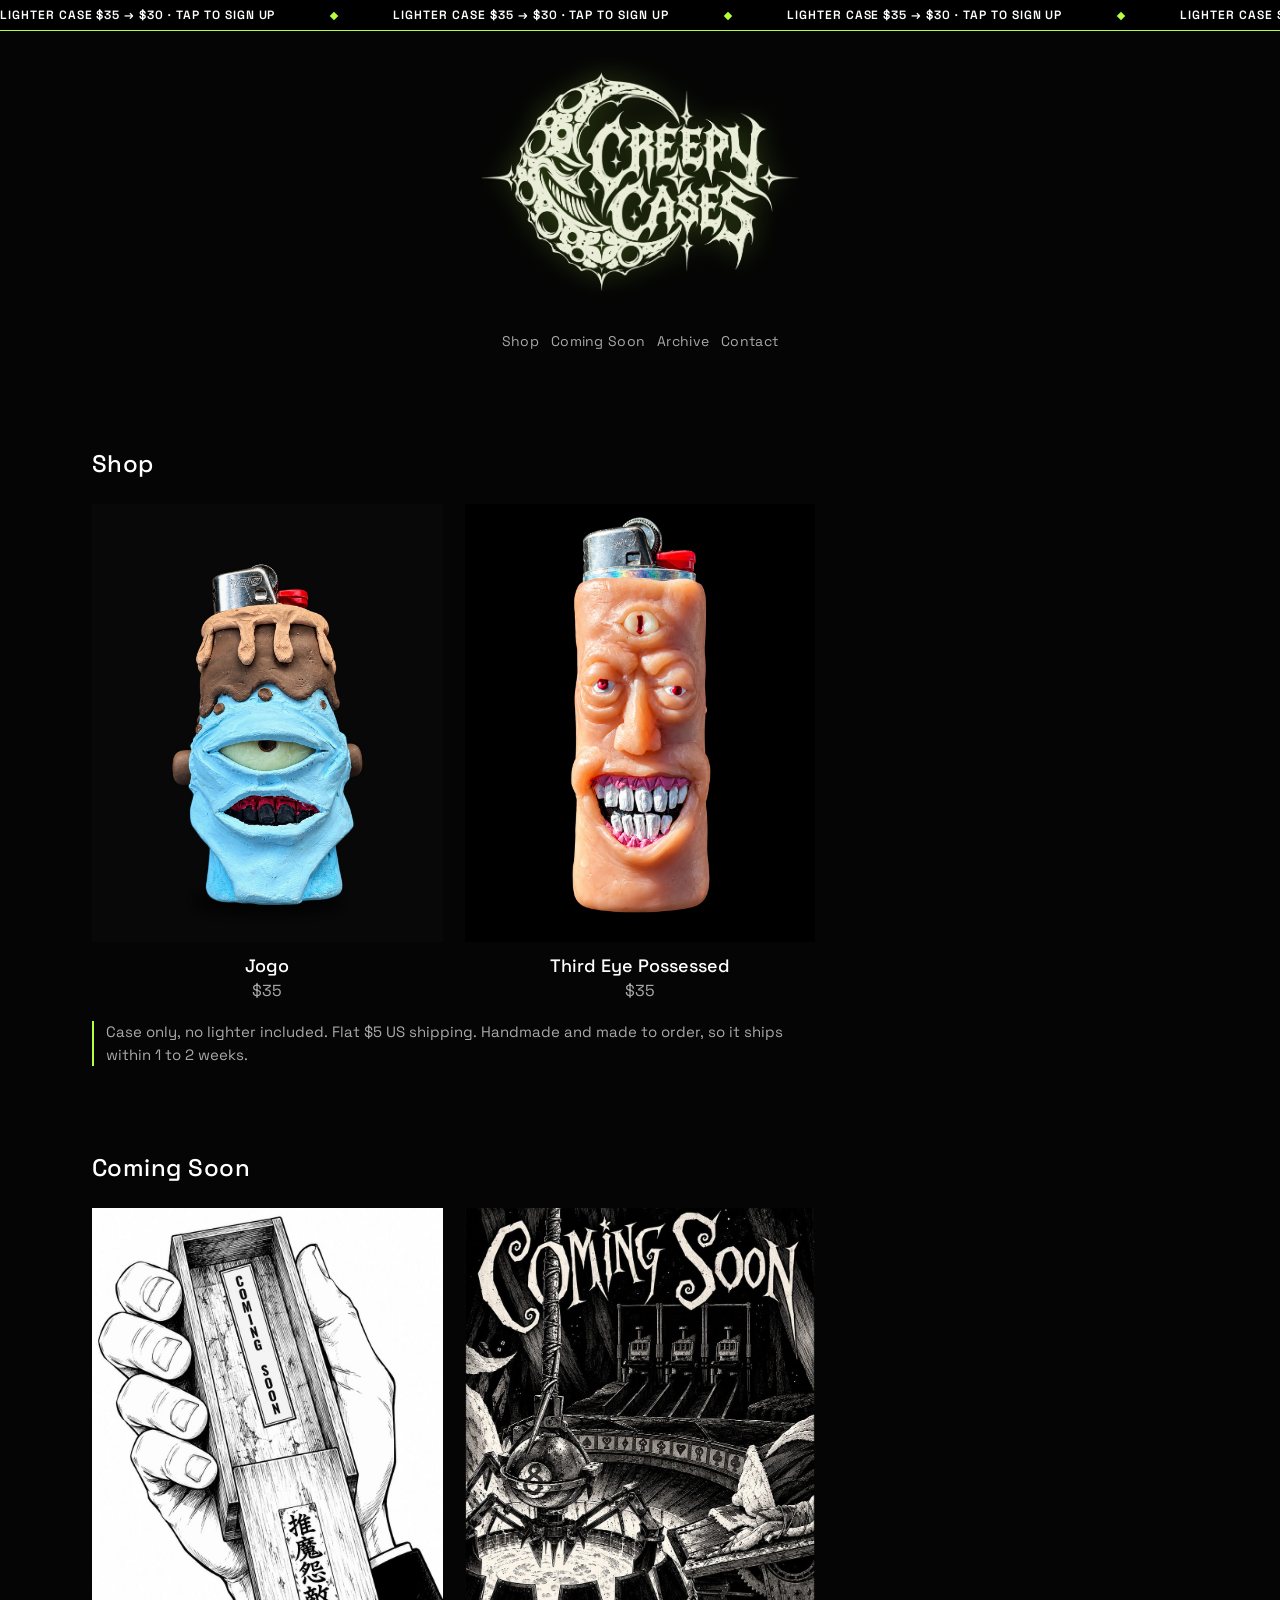
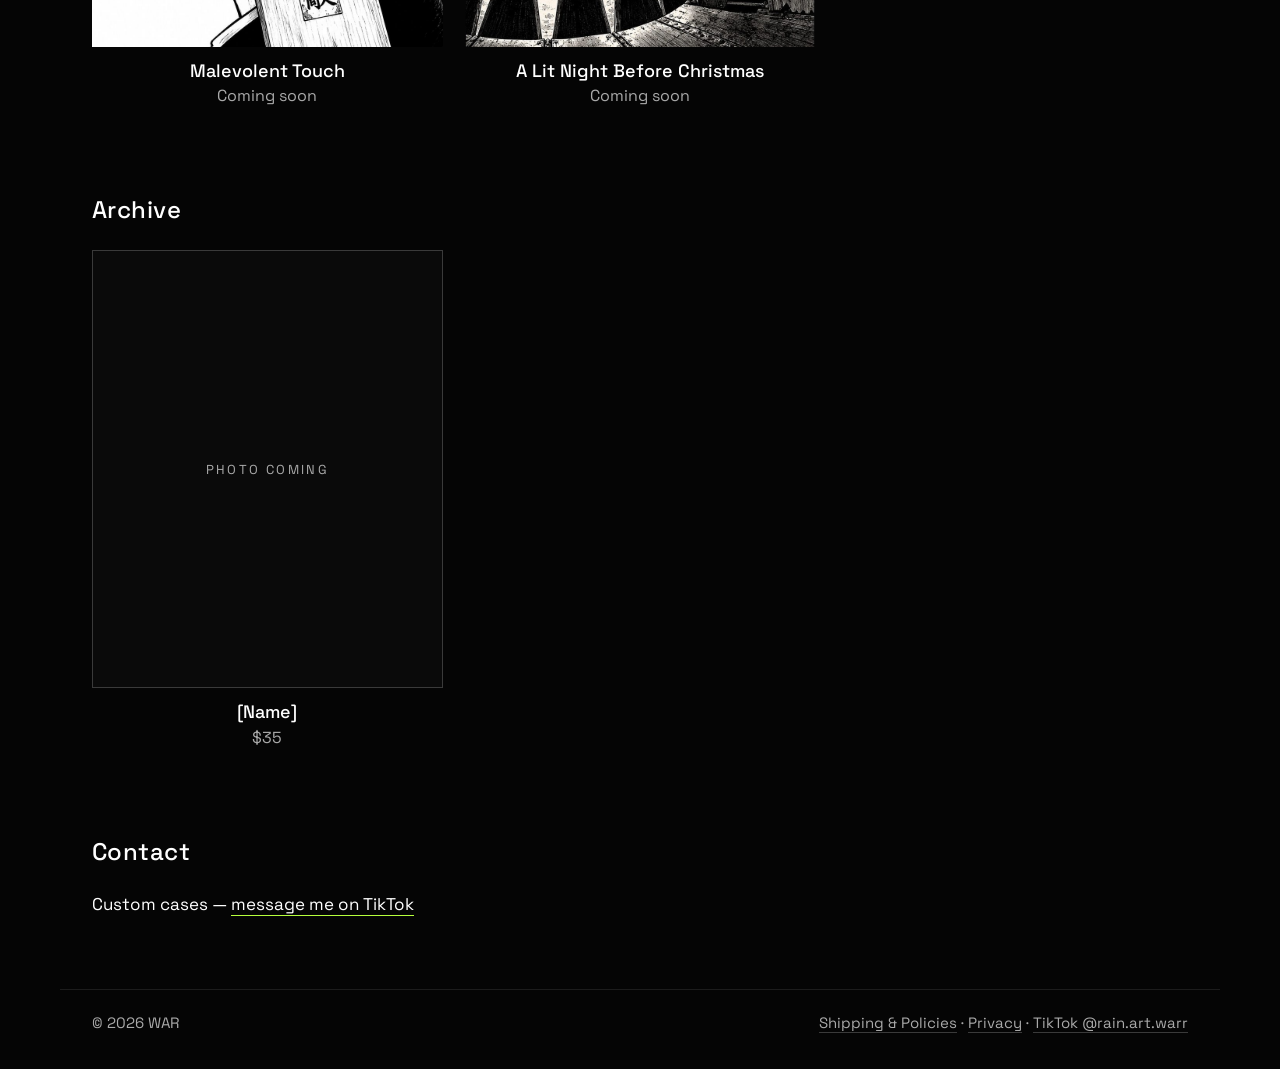
==== commit 274b7d89: "Add A Lit Night Before Christmas coming-soon tile; v=21" ====
--- a/index.html
+++ b/index.html
@@ -37,7 +37,7 @@
   <link rel="preconnect" href="https://fonts.googleapis.com">
   <link rel="preconnect" href="https://fonts.gstatic.com" crossorigin>
   <link rel="stylesheet" href="https://fonts.googleapis.com/css2?family=Rock+Salt&family=Space+Grotesk:wght@400;500;600&display=swap">
-  <link rel="stylesheet" href="style.css?v=20">
+  <link rel="stylesheet" href="style.css?v=21">
 </head>
 <body>
   <a class="skip" href="#main">Skip to products</a>
@@ -100,6 +100,15 @@
           <p class="price">Coming soon</p>
         </li>
 
+        <!-- COMING SOON: A Lit Night Before Christmas (teaser image; no price until it drops) -->
+        <li class="card">
+          <div class="media">
+            <img class="teaser-img teaser-wide" src="assets/photos/teaser-late-night.jpg" alt="Black and white illustration of a mechanical claw machine with the words Coming Soon." width="900" height="1125" loading="lazy">
+          </div>
+          <h3>A Lit Night Before Christmas</h3>
+          <p class="price">Coming soon</p>
+        </li>
+
       </ul>
     </section>
 
@@ -132,8 +141,8 @@
     <p>© 2026 WAR</p>
     <p><a href="policies.html">Shipping &amp; Policies</a> · <a href="privacy.html">Privacy</a> · <a href="https://www.tiktok.com/@rain.art.warr" target="_blank" rel="noopener noreferrer">TikTok @rain.art.warr</a></p>
   </footer>
-  <script src="analytics.js?v=20"></script>
-  <script src="header.js?v=20"></script>
-<script src="signup.js?v=20"></script>
+  <script src="analytics.js?v=21"></script>
+  <script src="header.js?v=21"></script>
+<script src="signup.js?v=21"></script>
 </body>
 </html>
--- a/style.css
+++ b/style.css
@@ -435,3 +435,4 @@
 /* Header nav: four links fit on one line on small phones */
 .site-header nav { flex-wrap: wrap; gap: 0; }
 .site-header nav a { white-space: nowrap; padding: 10px 6px; font-size: .875rem; letter-spacing: .02em; }
+.media .teaser-wide { object-position: 50% 30%; }
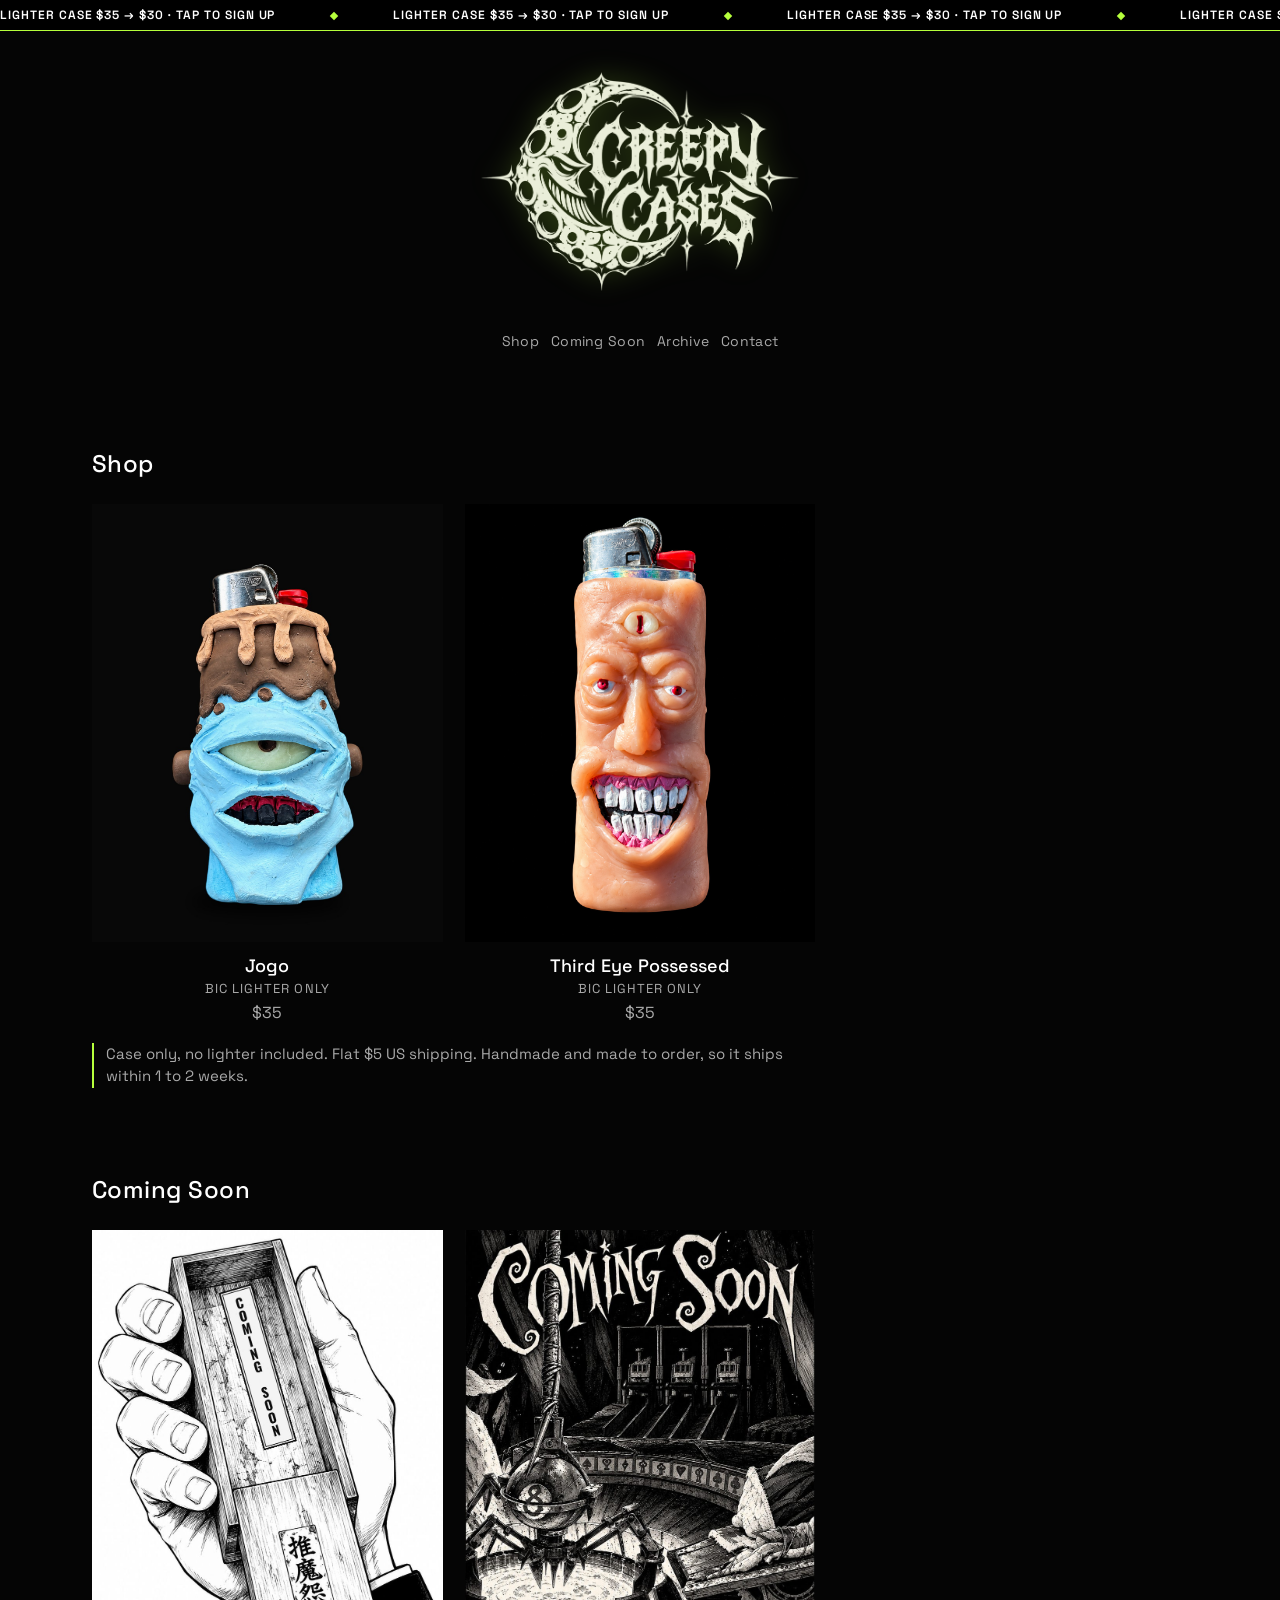
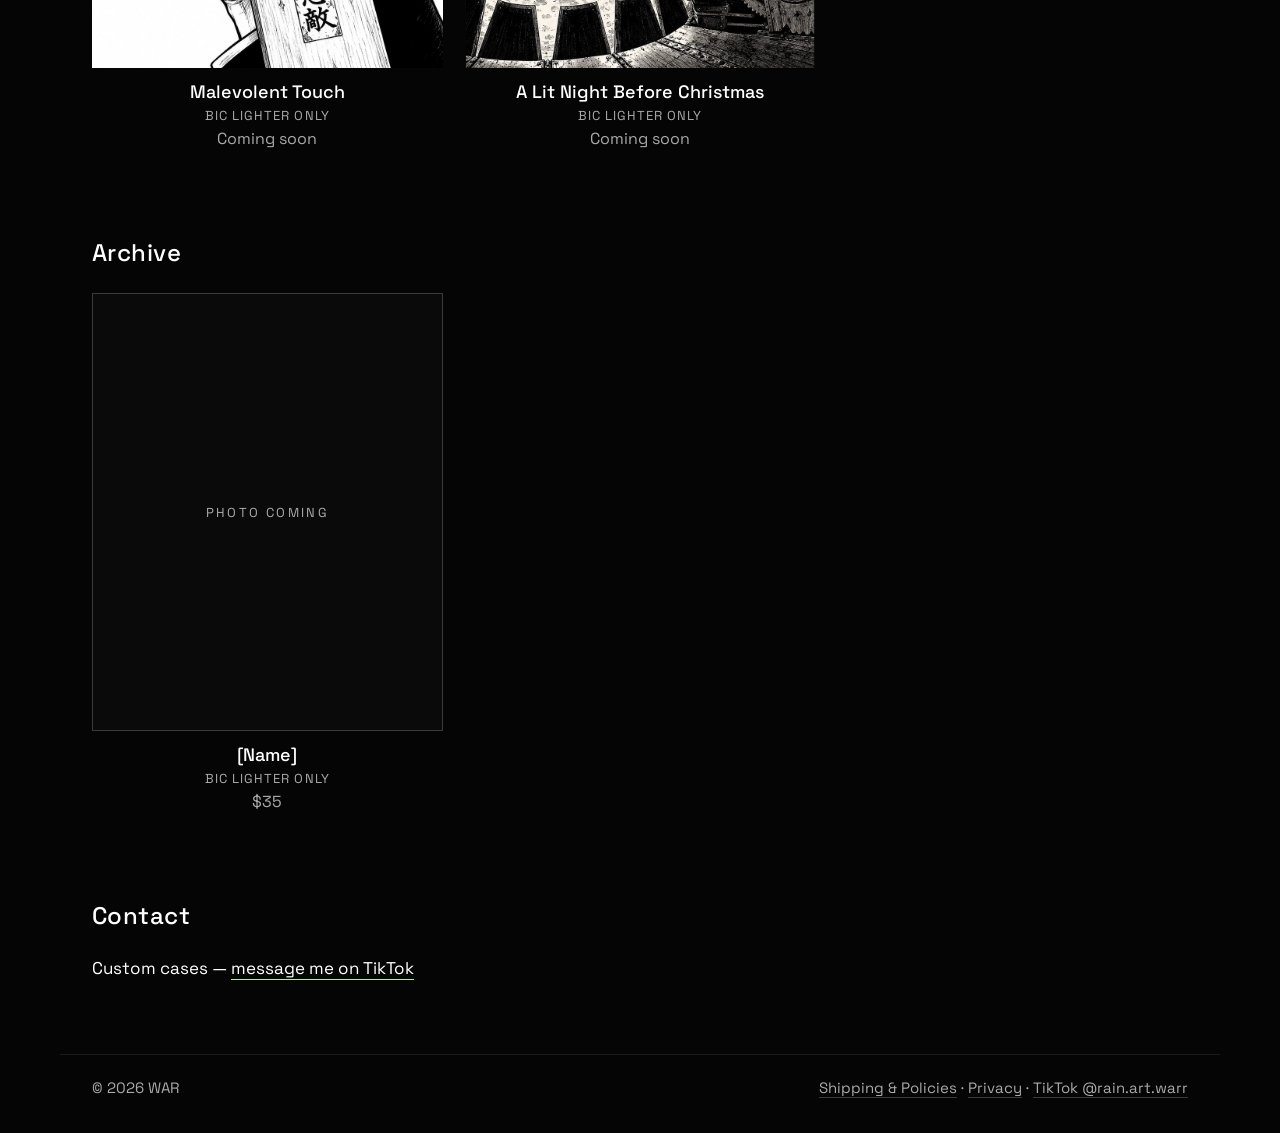
==== commit 96982e0c: "Add 'BIC lighter only' line under every case title; v=22" ====
--- a/index.html
+++ b/index.html
@@ -37,7 +37,7 @@
   <link rel="preconnect" href="https://fonts.googleapis.com">
   <link rel="preconnect" href="https://fonts.gstatic.com" crossorigin>
   <link rel="stylesheet" href="https://fonts.googleapis.com/css2?family=Rock+Salt&family=Space+Grotesk:wght@400;500;600&display=swap">
-  <link rel="stylesheet" href="style.css?v=21">
+  <link rel="stylesheet" href="style.css?v=22">
 </head>
 <body>
   <a class="skip" href="#main">Skip to products</a>
@@ -67,6 +67,7 @@
               <img src="assets/photos/jogo-cutout-black.jpg" alt="Blue one-eyed clay monster lighter case with a brown clay top, studio photo on a black background" width="1200" height="1500" loading="lazy">
             </div>
             <h3>Jogo</h3>
+          <p class="fit-line">BIC lighter only</p>
             <p class="price">$35</p>
           </a>
         </li>
@@ -78,6 +79,7 @@
               <img src="assets/photos/p2-face-black.jpg" alt="Clay lighter case with a sculpted grinning face and three eyes, studio photo on a black background" width="1158" height="1448" loading="lazy">
             </div>
             <h3>Third Eye Possessed</h3>
+          <p class="fit-line">BIC lighter only</p>
             <p class="price">$35</p>
           </a>
         </li>
@@ -97,6 +99,7 @@
             <img class="teaser-img" src="assets/photos/teaser-empty-box.jpg" alt="An open, empty talisman box." width="900" height="1350" loading="lazy">
           </div>
           <h3>Malevolent Touch</h3>
+          <p class="fit-line">BIC lighter only</p>
           <p class="price">Coming soon</p>
         </li>
 
@@ -106,6 +109,7 @@
             <img class="teaser-img teaser-wide" src="assets/photos/teaser-late-night.jpg" alt="Black and white illustration of a mechanical claw machine with the words Coming Soon." width="900" height="1125" loading="lazy">
           </div>
           <h3>A Lit Night Before Christmas</h3>
+          <p class="fit-line">BIC lighter only</p>
           <p class="price">Coming soon</p>
         </li>
 
@@ -123,6 +127,7 @@
             <div class="ph" role="img" aria-label="Photo coming soon"><span>Photo coming</span></div>
           </div>
           <h3>[Name]</h3>
+          <p class="fit-line">BIC lighter only</p>
           <p class="price">$35</p>
         </li>
 
@@ -141,8 +146,8 @@
     <p>© 2026 WAR</p>
     <p><a href="policies.html">Shipping &amp; Policies</a> · <a href="privacy.html">Privacy</a> · <a href="https://www.tiktok.com/@rain.art.warr" target="_blank" rel="noopener noreferrer">TikTok @rain.art.warr</a></p>
   </footer>
-  <script src="analytics.js?v=21"></script>
-  <script src="header.js?v=21"></script>
-<script src="signup.js?v=21"></script>
+  <script src="analytics.js?v=22"></script>
+  <script src="header.js?v=22"></script>
+<script src="signup.js?v=22"></script>
 </body>
 </html>
--- a/style.css
+++ b/style.css
@@ -436,3 +436,5 @@
 .site-header nav { flex-wrap: wrap; gap: 0; }
 .site-header nav a { white-space: nowrap; padding: 10px 6px; font-size: .875rem; letter-spacing: .02em; }
 .media .teaser-wide { object-position: 50% 30%; }
+.fit-line { margin-top: 2px; color: var(--muted); font-size: .8125rem; letter-spacing: .08em; text-transform: uppercase; }
+.info .fit-line { margin-top: 6px; }
